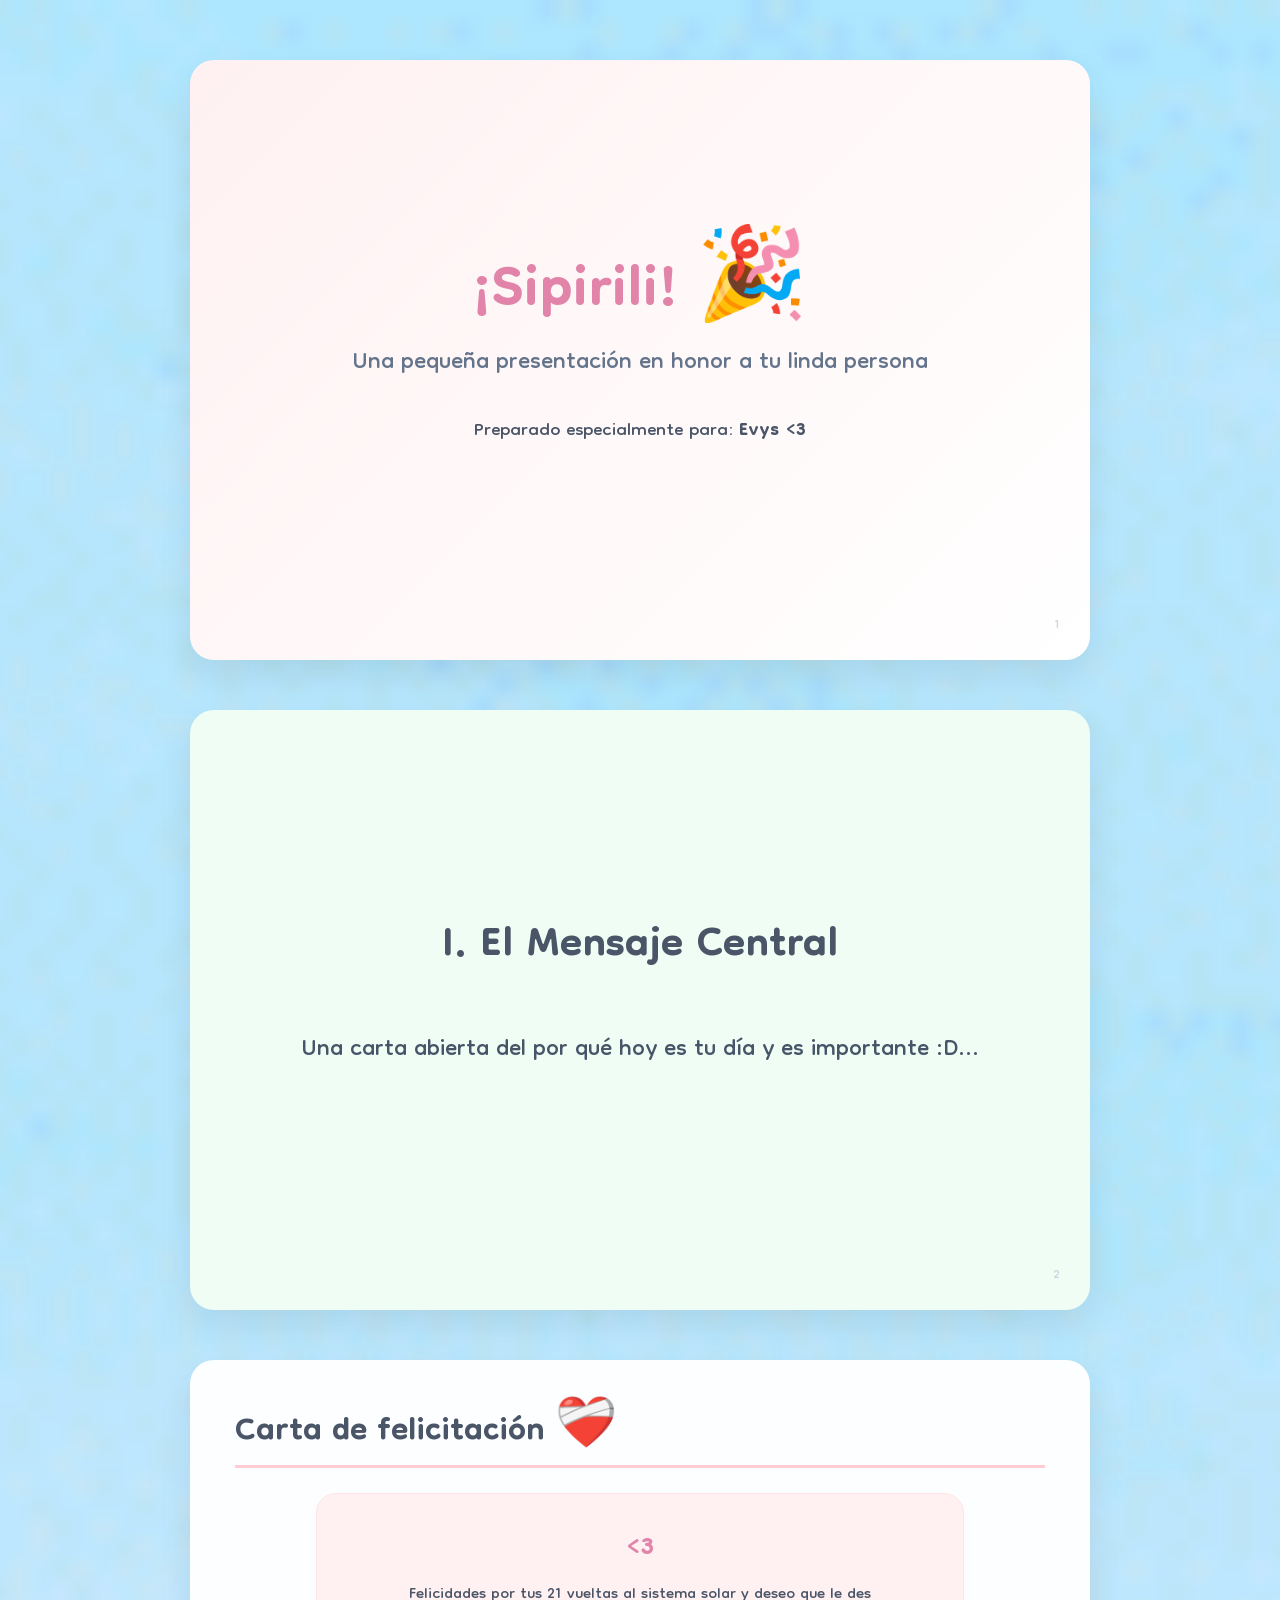
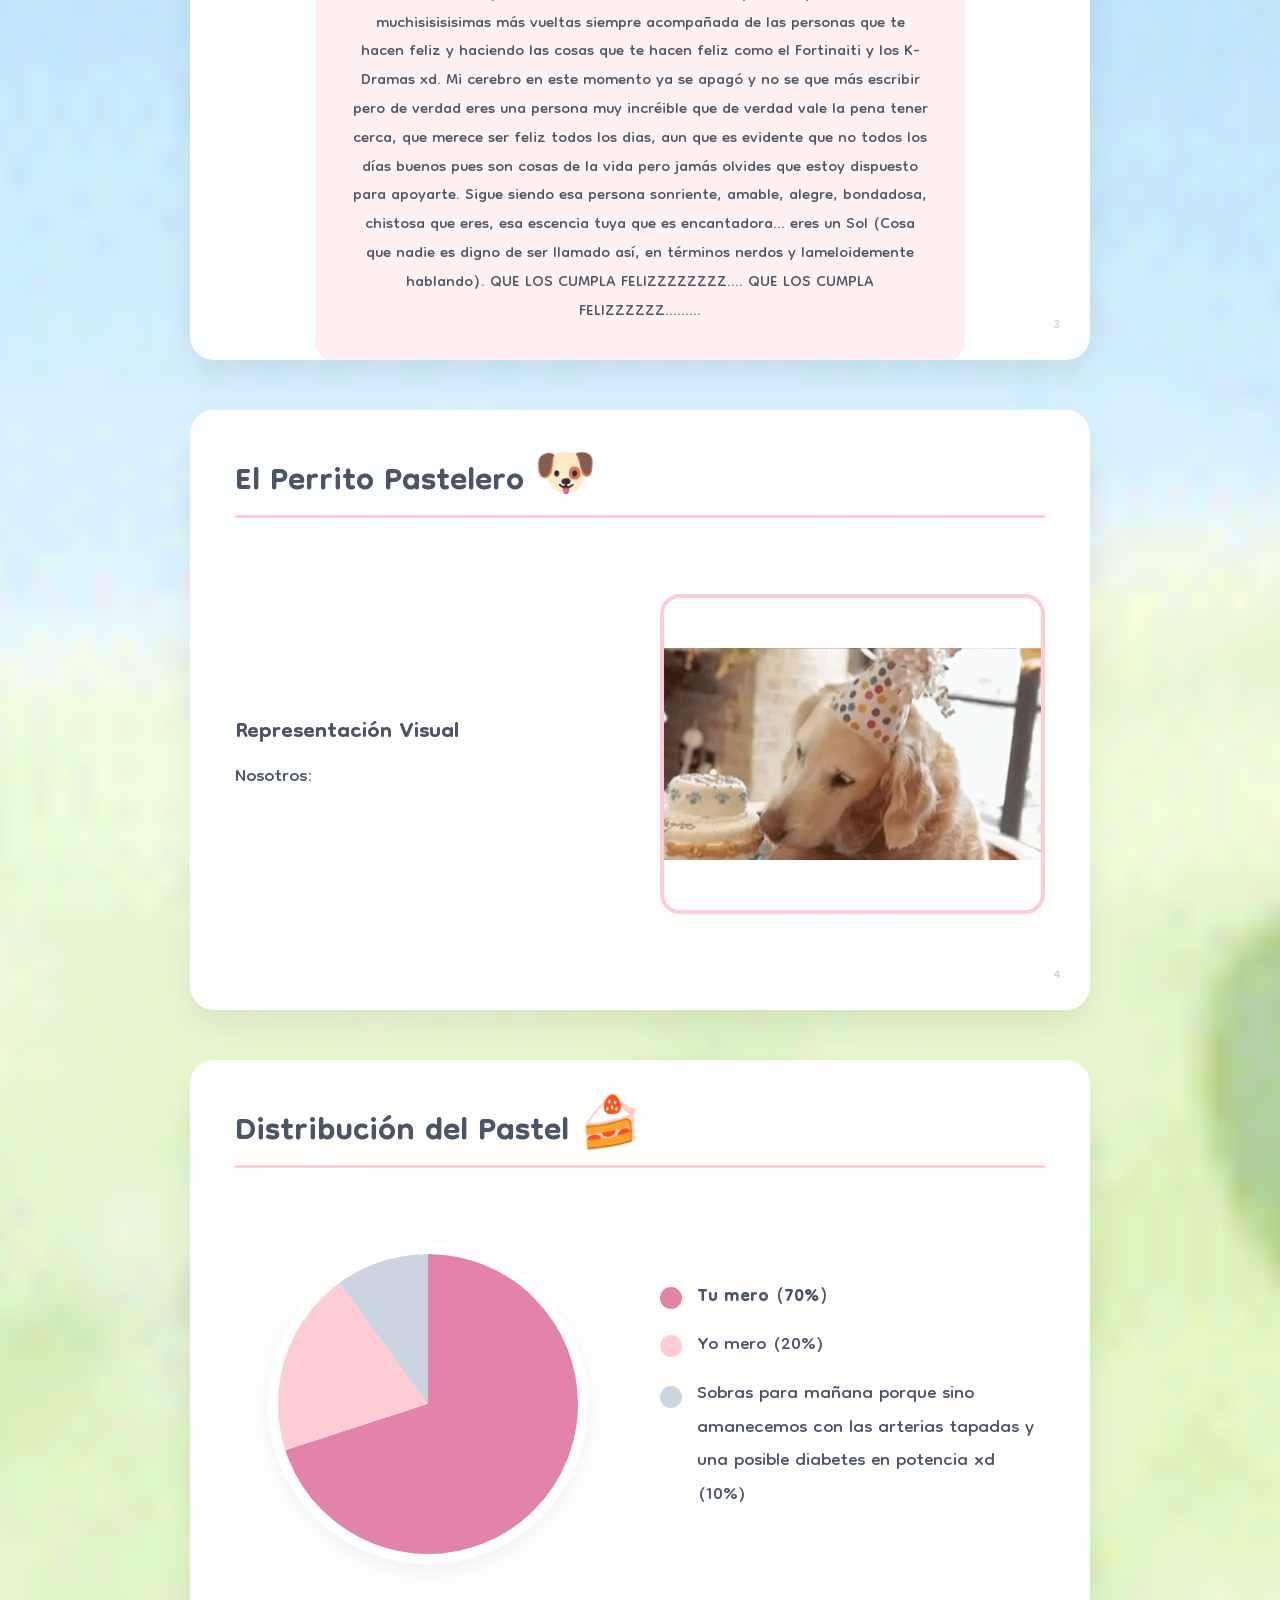
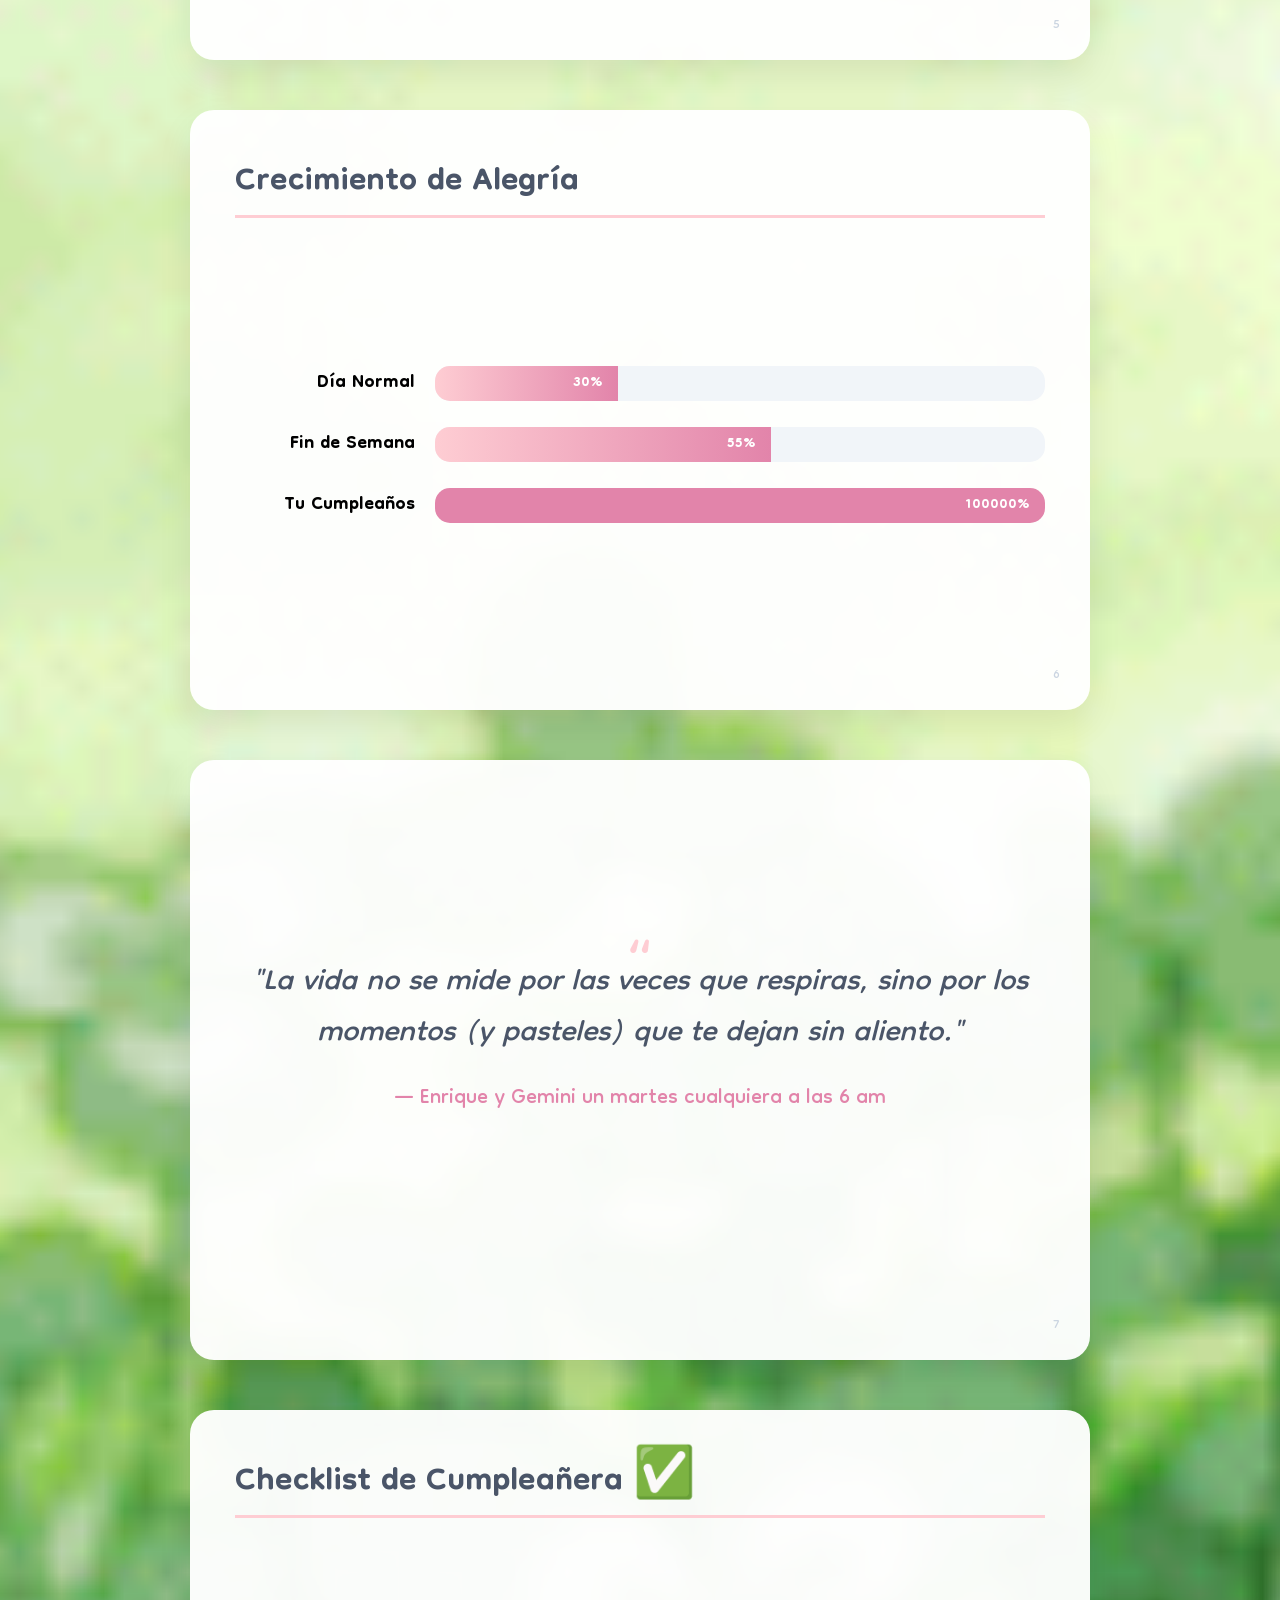
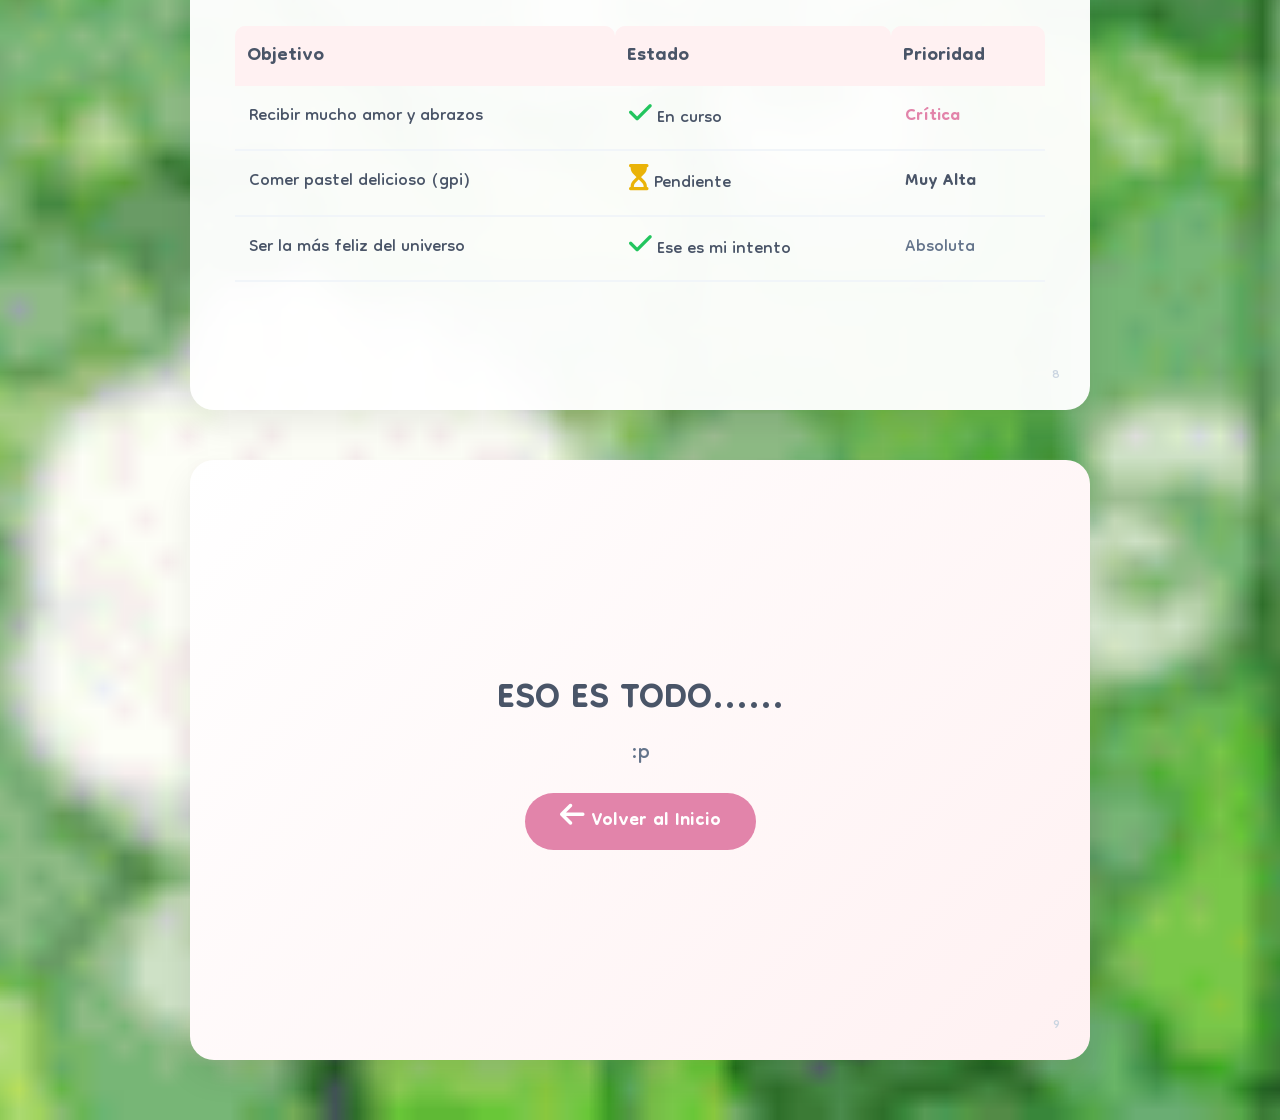
==== success.html @ 955a3a5f "Actualizar success.html" ====
<!DOCTYPE html>
<html lang="es">
<head>
    <meta charset="UTF-8">
    <meta name="viewport" content="width=device-width, initial-scale=1.0">
    <title>¡Sipirili! 🎉 - Felices 21 Evys!!!</title>
    <link rel="preconnect" href="https://fonts.googleapis.com">
    <link rel="preconnect" href="https://fonts.gstatic.com" crossorigin>
    <link href="https://fonts.googleapis.com/css2?family=Dongle:wght@400;700&display=swap" rel="stylesheet">
    <link rel="stylesheet" href="https://cdnjs.cloudflare.com/ajax/libs/font-awesome/6.5.1/css/all.min.css">

    <style>

        * { box-sizing: border-box; }
        body {
            background-color: #CBFBF1; /* El mismo color pastel de tu fondo principal */
            background-image: url('datagrafic/fondo.gif'); /* Mismo fondo de prado y nubes */
            background-size: cover;
            background-position: center;
            background-repeat: no-repeat;
            display: grid;
            grid-template-columns: 1fr;
            gap: 50px; /* Espacio vertical entre diapositivas */
            place-items: center;
            margin: 0;
            padding: 60px 0;
            font-family: "Dongle", sans-serif;
        }

        .slide-container {
            background-color: rgba(255, 255, 255, 0.96); /* Tarjeta blanca flotante */
            border-radius: 24px;
            box-shadow: 0 15px 35px rgba(0, 0, 0, 0.08);
            display: flex;
            flex-direction: column;
            height: 600px; /* Proporción ideal de slide */
            width: 900px;
            padding: 45px;
            justify-content: flex-start;
            overflow: hidden;
            position: relative;
            box-sizing: border-box;
        }

        /* TIPOGRAFÍAS CORREGIDAS (DONGLE) */
        h1, h2, h3, .slide-title {
            color: #4a5568;
            margin: 0;
            font-weight: 700;
            line-height: 1.1;
        }

        p, li, td, th {
            font-size: 28px; /* Ajustado porque la fuente Dongle es delgada */
            line-height: 1.2;
            color: #4a5568;
        }

        .slide-title {
            font-size: 50px;
            margin-bottom: 25px;
            border-bottom: 3px solid #fecdd3; /* Línea rosa pastel */
            padding-bottom: 5px;
            width: 100%;
        }

        .content-area {
            display: flex;
            flex-direction: column;
            flex-grow: 1;
            justify-content: center;
            align-items: center;
            width: 100%;
        }

        .two-column {
            display: grid;
            grid-template-columns: 1fr 1fr;
            gap: 40px;
            width: 100%;
            align-items: center;
        }

        /* ESTILO DE LA CARTA CENTRADA */
        .single-letter-card {
            background-color: #fff1f2; /* Tono rosa/fresa pastel muy suave */
            border-radius: 20px;
            padding: 35px;
            border: 1px solid #ffe4e6;
            width: 80%; /* Ancho estilizado para que quede centrada */
            text-align: center;
            box-shadow: 0 5px 15px rgba(0,0,0,0.02);
        }

        /* BOTÓN VOLVER */
        .btn-volver {
            background-color: #e284aa;
            color: white;
            padding: 8px 35px;
            font-size: 28px;
            border-radius: 50px;
            text-decoration: none;
            font-weight: 700;
            display: inline-block;
            margin-top: 20px;
            transition: all 0.2s ease;
        }
        .btn-volver:hover { 
            background-color: #d16f95;
            transform: scale(1.05); 
        }

        /* GRÁFICOS Y TABLAS PASTEL */
        .chart-container { width: 100%; }
        .bar { display: flex; align-items: center; gap: 20px; margin-bottom: 20px; }
        .bar-label { width: 180px; text-align: right; font-weight: 700; font-size: 28px; }
        .bar-track { background: #f1f5f9; flex-grow: 1; height: 35px; border-radius: 15px; overflow: hidden; }
        .bar-fill { height: 100%; background: linear-gradient(90deg, #fecdd3, #e284aa); color: white; display: flex; align-items: center; justify-content: flex-end; padding-right: 15px; font-weight: 700; font-size: 22px; }

        table { width: 100%; border-collapse: collapse; }
        th { background: #fff1f2; padding: 12px; text-align: left; font-size: 30px; border-radius: 10px 10px 0 0; }
        td { padding: 14px; border-bottom: 2px solid #f1f5f9; font-size: 26px; }

        /* NÚMERO DE DIAPOSITIVA (Para look ejecutivo de esquina) */
        .slide-number {
            position: absolute;
            bottom: 20px;
            right: 30px;
            font-size: 20px;
            color: #cbd5e1;
        }
    </style>
</head>
<body>

<div class="slide-container" style="background: linear-gradient(135deg, #fff1f2 0%, #ffffff 100%);">
    <div class="content-area">
        <h1 style="font-size: 90px; color: #e284aa;">¡Sipirili! 🎉</h1>
        <p style="font-size: 36px; color: #64748b; margin: 0;">Una pequeña presentación en honor a tu linda persona</p>
        <p style="margin-top: 30px; font-size: 28px;">Preparado especialmente para: <strong>Evys <3</strong></p>
    </div>
    <div class="slide-number">1</div>
</div>

<div class="slide-container" style="background-color: #f0fdf4;">
    <div class="content-area">
        <h2 style="font-size: 65px; margin-bottom: 10px;">I. El Mensaje Central</h2>
        <p style="font-size: 36px; max-width: 750px; text-align: center; color: #475569;">
            Una carta abierta del por qué hoy es tu día y es importante :D...
        </p>
    </div>
    <div class="slide-number">2</div>
</div>

<div class="slide-container">
    <h2 class="slide-title">Carta de felicitación ❤️‍🩹</h2>
    <div class="content-area">
        <div class="single-letter-card">
            <h3 style="font-size: 38px; color: #e284aa; margin-bottom: 10px;"><3</h3>
            
            <p style="margin: 0; font-size: 24px;">
                Felicidades por tus 21 vueltas al sistema solar y deseo que le des muchisisisisimas más vueltas siempre acompañada de las personas que te hacen feliz y haciendo las cosas que te hacen feliz como el Fortinaiti y los K-Dramas xd. Mi cerebro en este momento ya se apagó y no se que más escribir pero de verdad eres una persona muy incréible que de verdad vale la pena tener cerca, que merece ser feliz todos los dias, aun que es evidente que no todos los días buenos pues son cosas de la vida pero jamás olvides que estoy dispuesto para apoyarte. Sigue siendo esa persona sonriente, amable, alegre, bondadosa, chistosa que eres, esa escencia tuya que es encantadora... eres un Sol (Cosa que nadie es digno de ser llamado así, en términos nerdos y lameloidemente hablando). QUE LOS CUMPLA FELIZZZZZZZZ.... QUE LOS CUMPLA FELIZZZZZZ.........
            </p>
        </div>
    </div>
    <div class="slide-number">3</div>
</div>

<div class="slide-container">
    <h2 class="slide-title">El Perrito Pastelero 🐶</h2>
    <div class="content-area">
        <div class="two-column">
            <div>
                <h3 style="font-size: 34px; margin-bottom: 10px;">Representación Visual</h3>
                <p style="margin: 0;">
                    Nosotros:
                </p>
            </div>
            <div style="border: 4px solid #fecdd3; border-radius: 20px; overflow: hidden; height: 320px; display: flex; justify-content: center; align-items: center; background: white;">
                <img src="datagrafic/pastelpastel.gif" alt="Perrito con pastel" style="max-width: 100%; max-height: 100%; object-fit: contain;">
            </div>
        </div>
    </div>
    <div class="slide-number">4</div>
</div>

<div class="slide-container">
    <h2 class="slide-title">Distribución del Pastel 🍰</h2>
    <div class="content-area">
        <div class="two-column">
            <div style="justify-self: center; width: 320px; height: 320px; border-radius: 50%; background: conic-gradient(#e284aa 0% 70%, #fecdd3 70% 90%, #cbd5e1 90% 100%); border: 10px solid #fff; box-shadow: 0 8px 20px rgba(0,0,0,0.05);"></div>
            
            <ul style="list-style: none; padding: 0; margin: 0;">
                <li style="margin-bottom: 15px; display: flex; align-items: center;"><span style="display: inline-block; width: 22px; height: 22px; background: #e284aa; border-radius: 50%; margin-right: 15px; flex-shrink: 0;"></span> <p style="margin:0;"><strong>Tu mero (70%)</strong></p></li>
                <li style="margin-bottom: 15px; display: flex; align-items: center;"><span style="display: inline-block; width: 22px; height: 22px; background: #fecdd3; border-radius: 50%; margin-right: 15px; flex-shrink: 0;"></span> <p style="margin:0;">Yo mero (20%)</p></li>
                <li style="margin-bottom: 15px; display: flex; align-items: start;"><span style="display: inline-block; width: 22px; height: 22px; background: #cbd5e1; border-radius: 50%; margin-right: 15px; margin-top: 8px; flex-shrink: 0;"></span> <p style="margin:0;">Sobras para mañana porque sino amanecemos con las arterias tapadas y una posible diabetes en potencia xd (10%)</p></li>
            </ul>
        </div>
    </div>
    <div class="slide-number">5</div>
</div>

<div class="slide-container">
    <h2 class="slide-title">Crecimiento de Alegría </h2>
    <div class="content-area">
        <div class="chart-container">
            <div class="bar">
                <div class="bar-label">Día Normal</div>
                <div class="bar-track"><div class="bar-fill" style="width: 30%;">30%</div></div>
            </div>
            <div class="bar">
                <div class="bar-label">Fin de Semana</div>
                <div class="bar-track"><div class="bar-fill" style="width: 55%;">55%</div></div>
            </div>
            <div class="bar">
                <div class="bar-label">Tu Cumpleaños</div>
                <div class="bar-track"><div class="bar-fill" style="width: 100%; background: #e284aa;">100000%</div></div>
            </div>
        </div>
        </div>
    <div class="slide-number">6</div>
</div>

<div class="slide-container">
    <div class="content-area">
        <div style="font-size: 90px; color: #fecdd3; line-height: 0; margin-bottom: -10px;">“</div>
        <h2 style="font-size: 46px; text-align: center; font-style: italic; max-width: 800px; font-weight: 400;">
            "La vida no se mide por las veces que respiras, sino por los momentos (y pasteles) que te dejan sin aliento."
        </h2>
        <p style="font-size: 32px; margin-top: 20px; color: #e284aa;">— Enrique y Gemini un martes  cualquiera a las 6 am</p>
    </div>
    <div class="slide-number">7</div>
</div>

<div class="slide-container">
    <h2 class="slide-title">Checklist de Cumpleañera ✅</h2>
    <div class="content-area">
        <table style="width: 100%;">
            <thead>
                <tr>
                    <th style="color: #4a5568;">Objetivo</th>
                    <th style="color: #4a5568;">Estado</th>
                    <th style="color: #4a5568;">Prioridad</th>
                </tr>
            </thead>
            <tbody>
                <tr>
                    <td>Recibir mucho amor y abrazos</td>
                    <td><i class="fa-solid fa-check" style="color: #22c55e;"></i> En curso</td>
                    <td style="color: #e284aa; font-weight: 700;">Crítica</td>
                </tr>
                <tr>
                    <td>Comer pastel delicioso (gpi)</td>
                    <td><i class="fa-solid fa-hourglass-start" style="color: #eab308;"></i> Pendiente</td>
                    <td style="font-weight: 700;">Muy Alta</td>
                </tr>
                <tr>
                    <td>Ser la más feliz del universo</td>
                    <td><i class="fa-solid fa-check" style="color: #22c55e;"></i> Ese es mi intento</td>
                    <td style="color: #64748b;">Absoluta</td>
                </tr>
            </tbody>
        </table>
    </div>
    <div class="slide-number">8</div>
</div>

<div class="slide-container" style="background: linear-gradient(135deg, #ffffff 0%, #fff1f2 100%);">
    <div class="content-area">
        <h2 style="font-size: 55px; text-align: center; margin-bottom: 5px;">ESO ES TODO......</h2>
        <p style="font-size: 32px; color: #64748b; margin: 0;">:p</p>
        
        <a href="index.html" class="btn-volver">
            <i class="fa-solid fa-arrow-left"></i> Volver al Inicio
        </a>
    </div>
    <div class="slide-number">9</div>
</div>

</body>
</html>
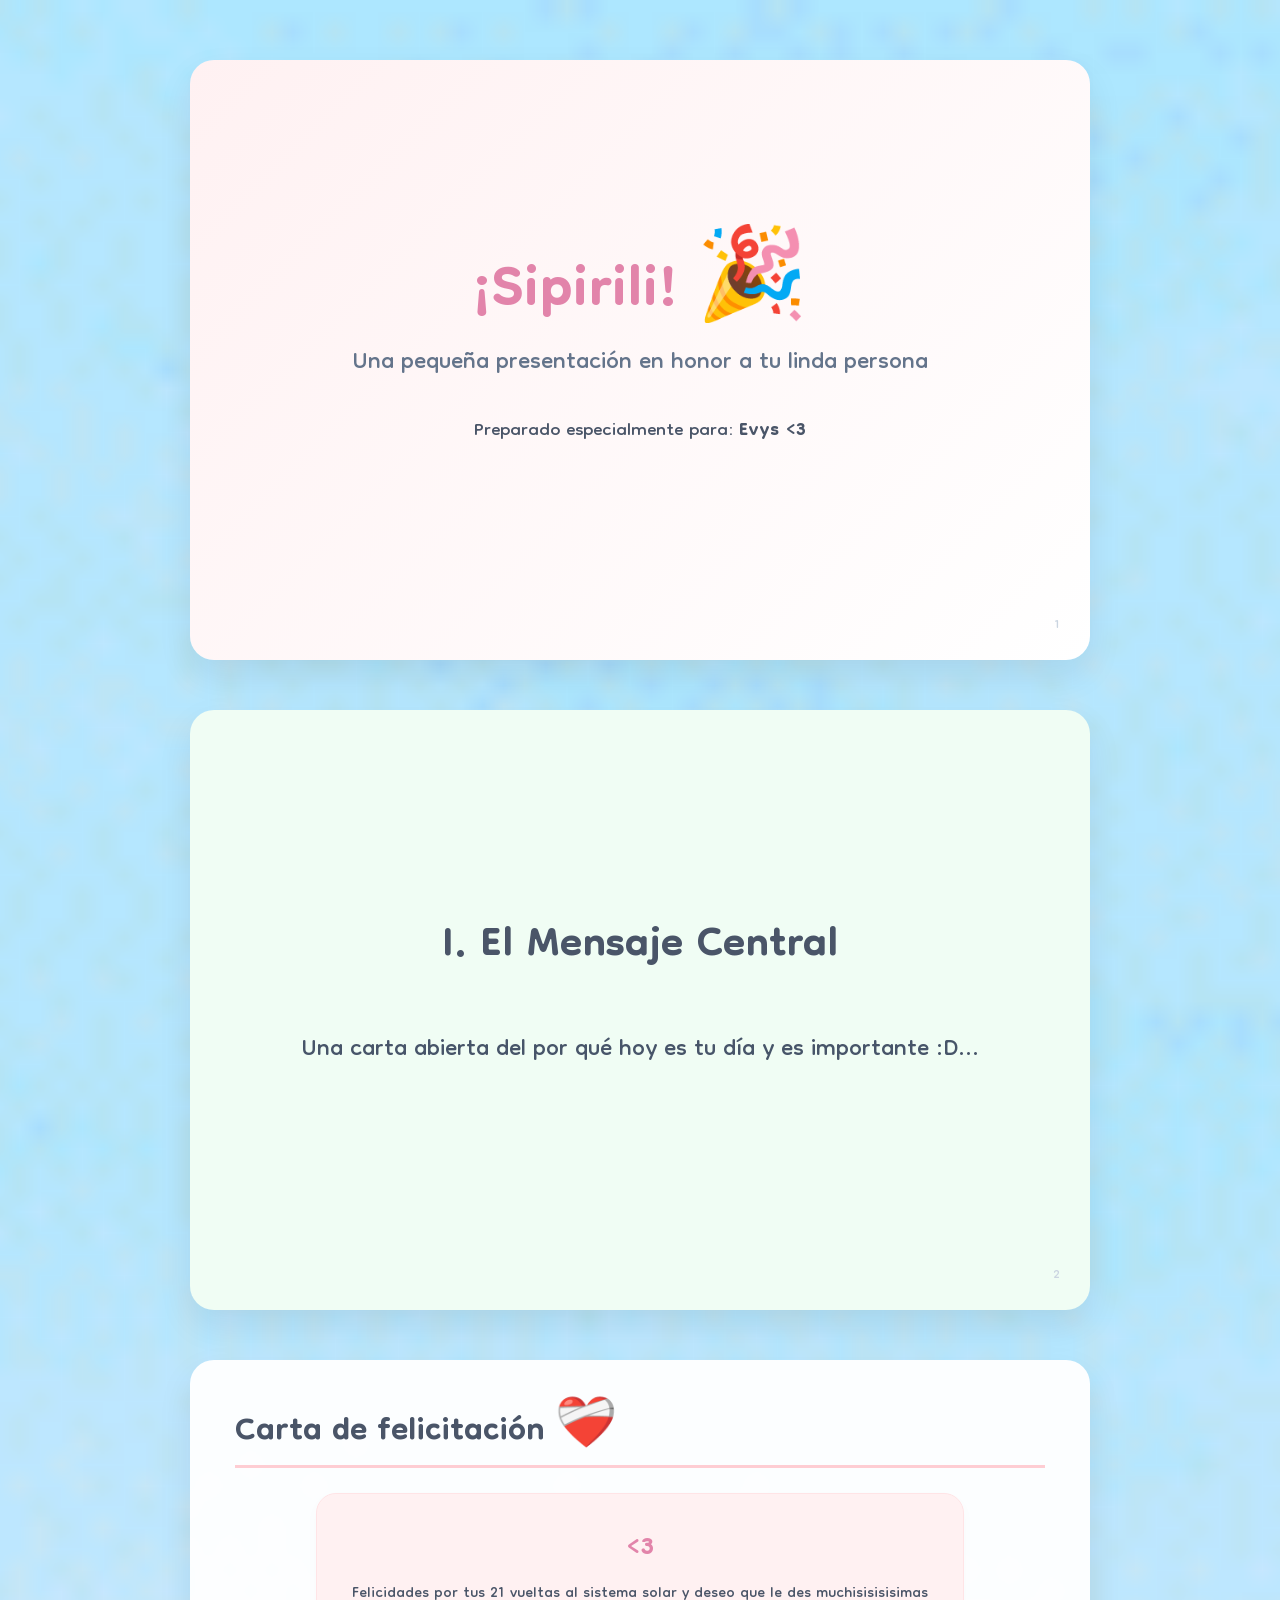
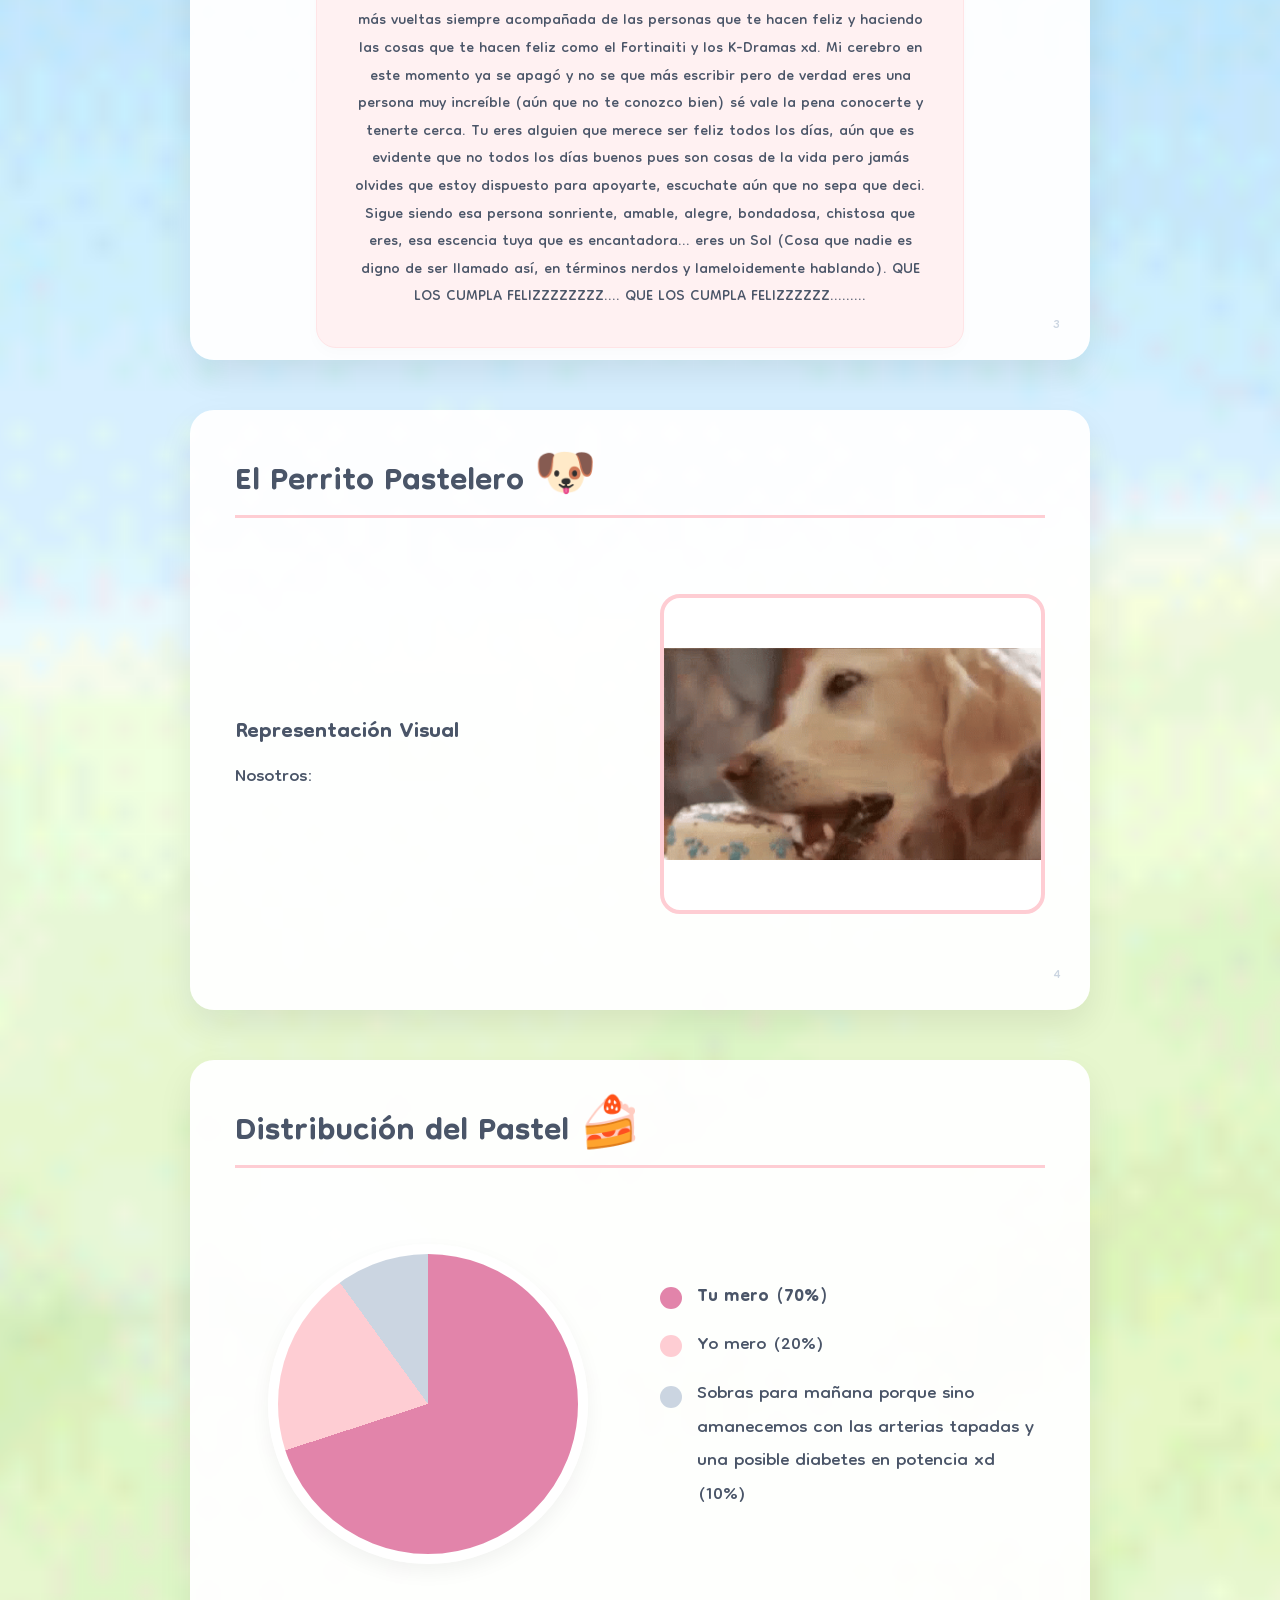
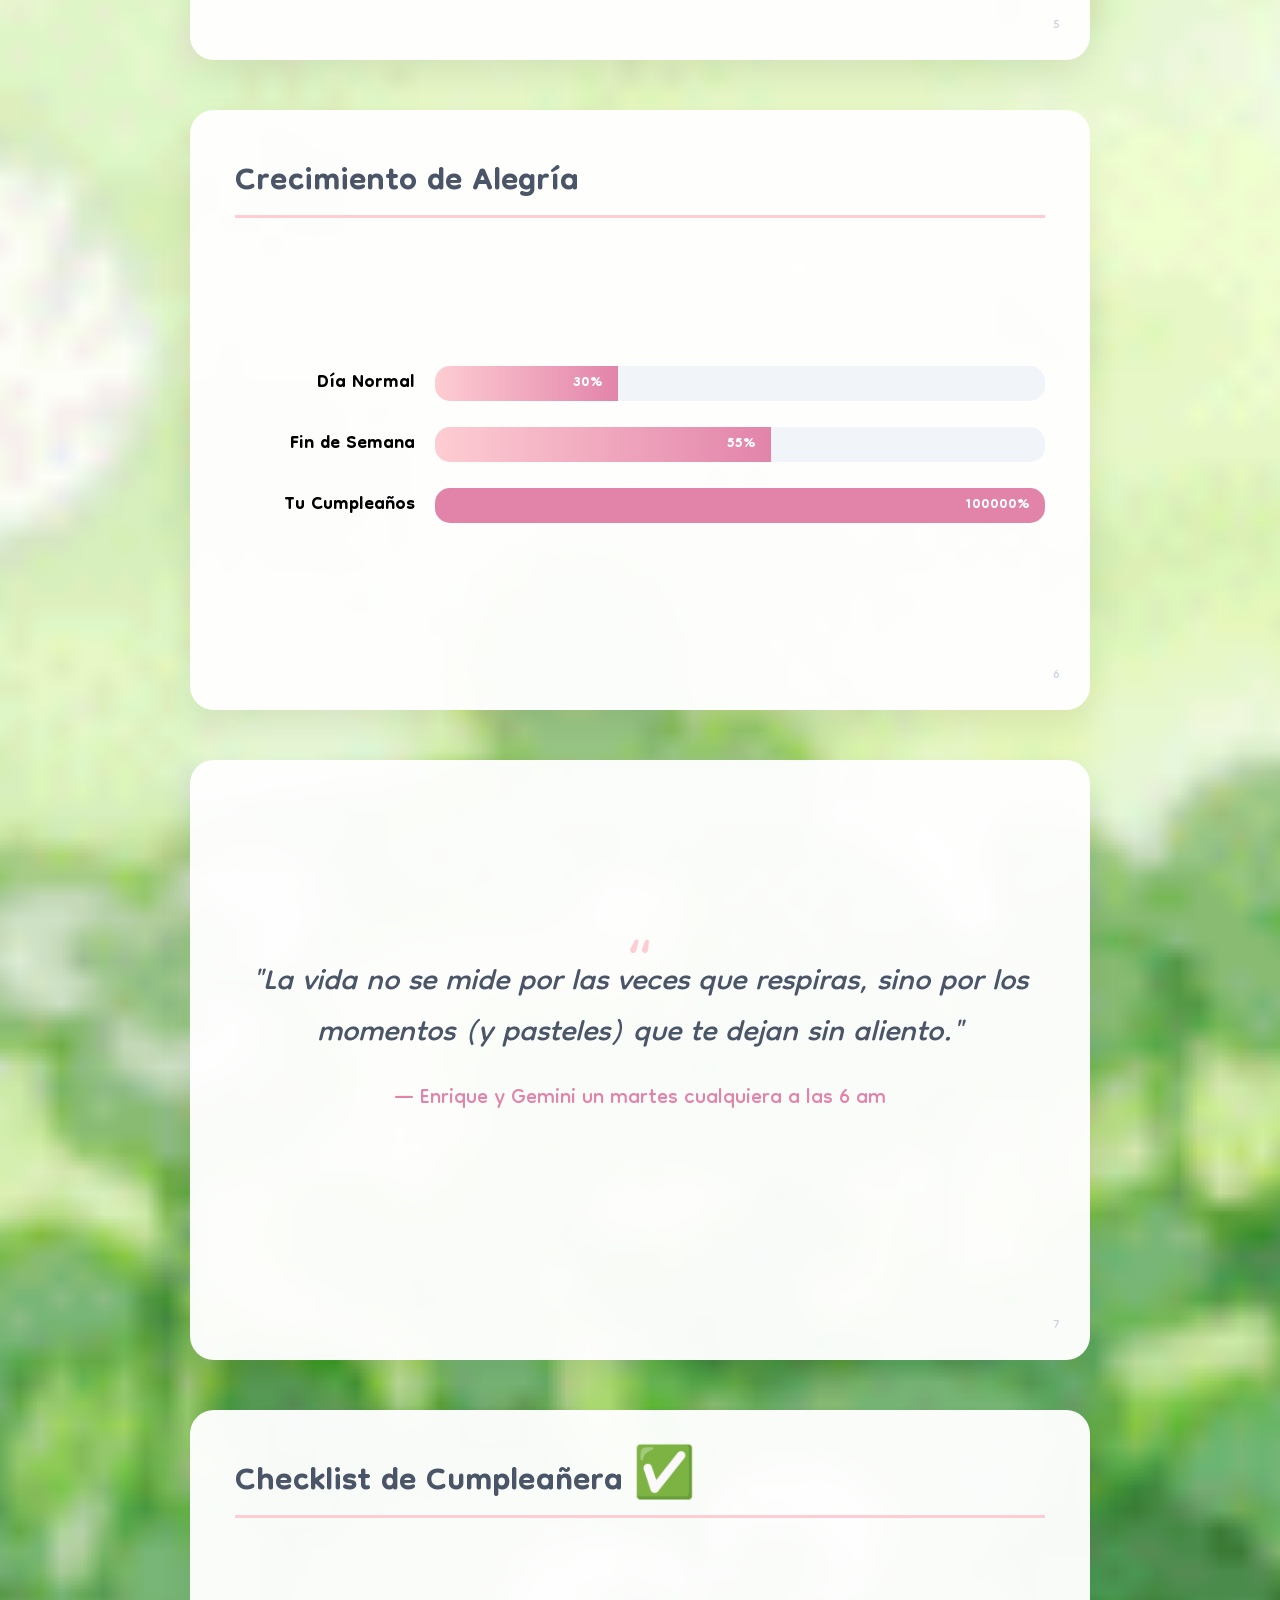
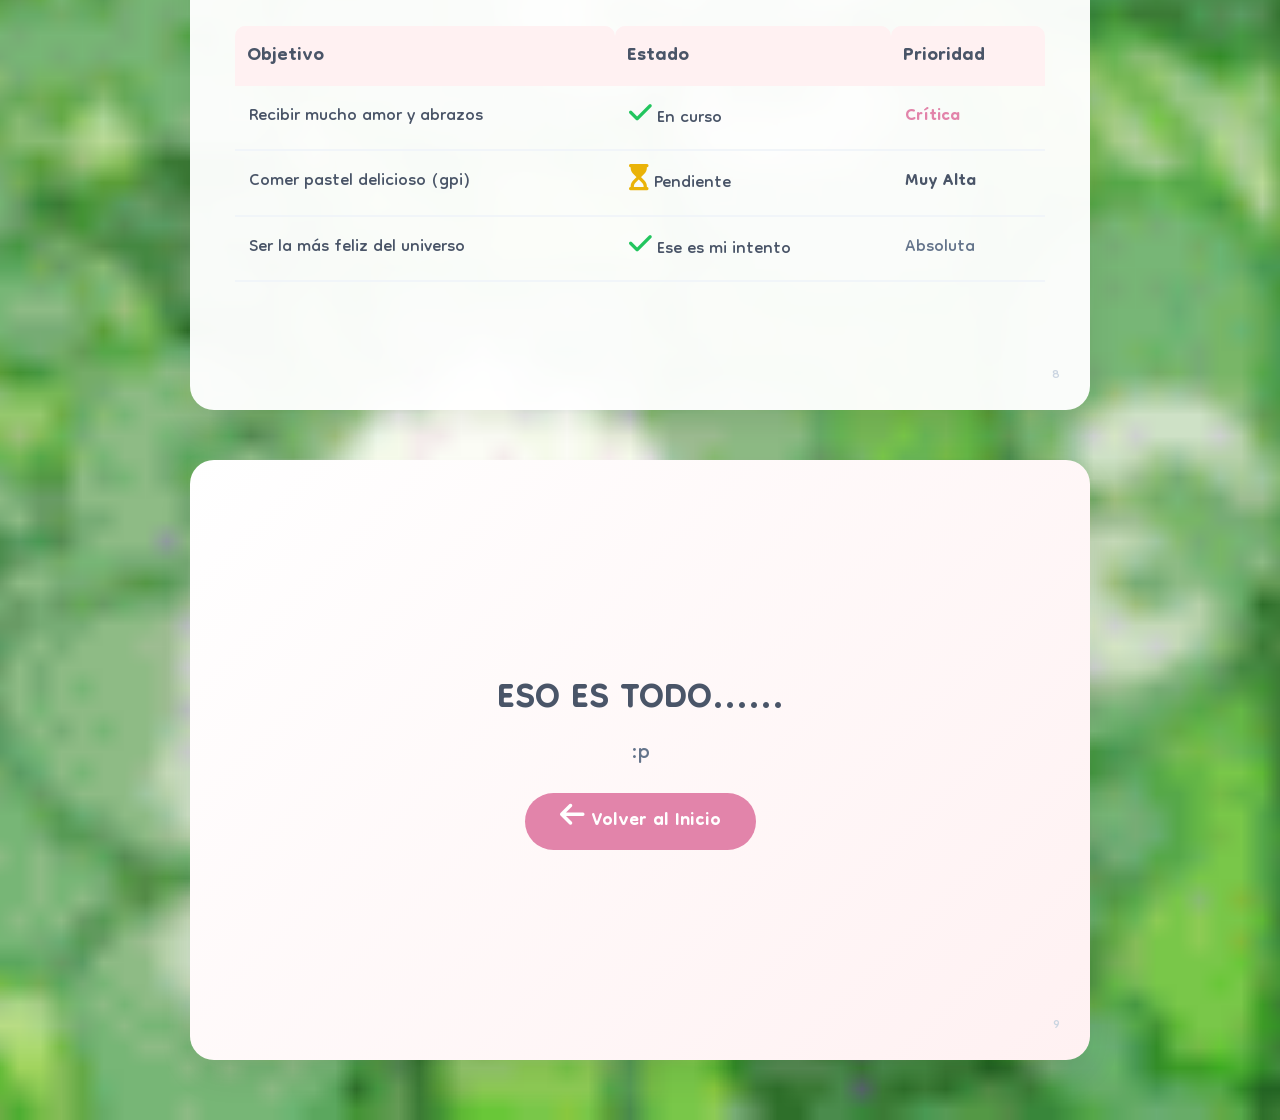
==== commit 51b4a699: "Actualizar success.html" ====
--- a/success.html
+++ b/success.html
@@ -158,8 +158,8 @@
         <div class="single-letter-card">
             <h3 style="font-size: 38px; color: #e284aa; margin-bottom: 10px;"><3</h3>
             
-            <p style="margin: 0; font-size: 24px;">
-                Felicidades por tus 21 vueltas al sistema solar y deseo que le des muchisisisisimas más vueltas siempre acompañada de las personas que te hacen feliz y haciendo las cosas que te hacen feliz como el Fortinaiti y los K-Dramas xd. Mi cerebro en este momento ya se apagó y no se que más escribir pero de verdad eres una persona muy incréible que de verdad vale la pena tener cerca, que merece ser feliz todos los dias, aun que es evidente que no todos los días buenos pues son cosas de la vida pero jamás olvides que estoy dispuesto para apoyarte. Sigue siendo esa persona sonriente, amable, alegre, bondadosa, chistosa que eres, esa escencia tuya que es encantadora... eres un Sol (Cosa que nadie es digno de ser llamado así, en términos nerdos y lameloidemente hablando). QUE LOS CUMPLA FELIZZZZZZZZ.... QUE LOS CUMPLA FELIZZZZZZ.........
+            <p style="margin: 0; font-size: 23px;">
+                Felicidades por tus 21 vueltas al sistema solar y deseo que le des muchisisisisimas más vueltas siempre acompañada de las personas que te hacen feliz y haciendo las cosas que te hacen feliz como el Fortinaiti y los K-Dramas xd. Mi cerebro en este momento ya se apagó y no se que más escribir pero de verdad eres una persona muy increíble (aún que no te conozco bien) sé vale la pena conocerte y tenerte cerca. Tu eres alguien que merece ser feliz todos los días, aún que es evidente que no todos los días buenos pues son cosas de la vida pero jamás olvides que estoy dispuesto para apoyarte, escuchate aún que no sepa que deci. Sigue siendo esa persona sonriente, amable, alegre, bondadosa, chistosa que eres, esa escencia tuya que es encantadora... eres un Sol (Cosa que nadie es digno de ser llamado así, en términos nerdos y lameloidemente hablando). QUE LOS CUMPLA FELIZZZZZZZZ.... QUE LOS CUMPLA FELIZZZZZZ.........
             </p>
         </div>
     </div>
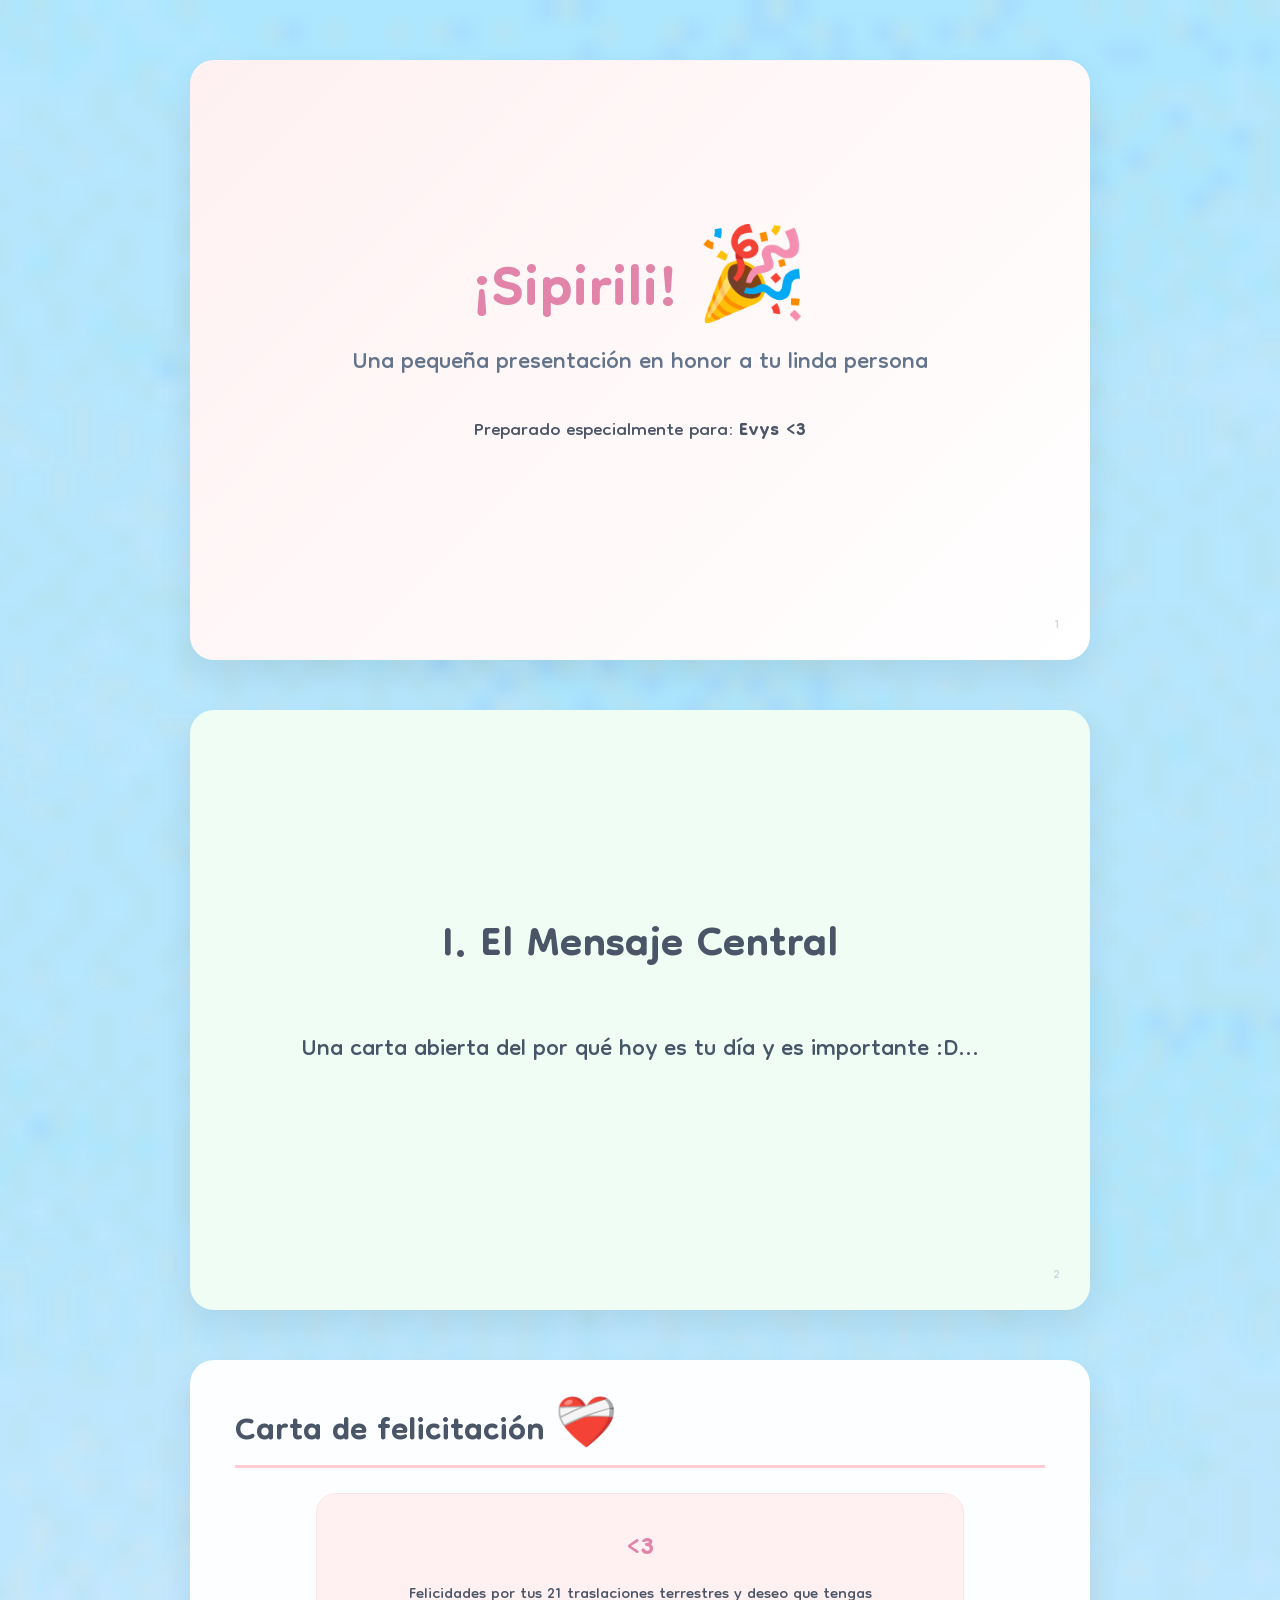
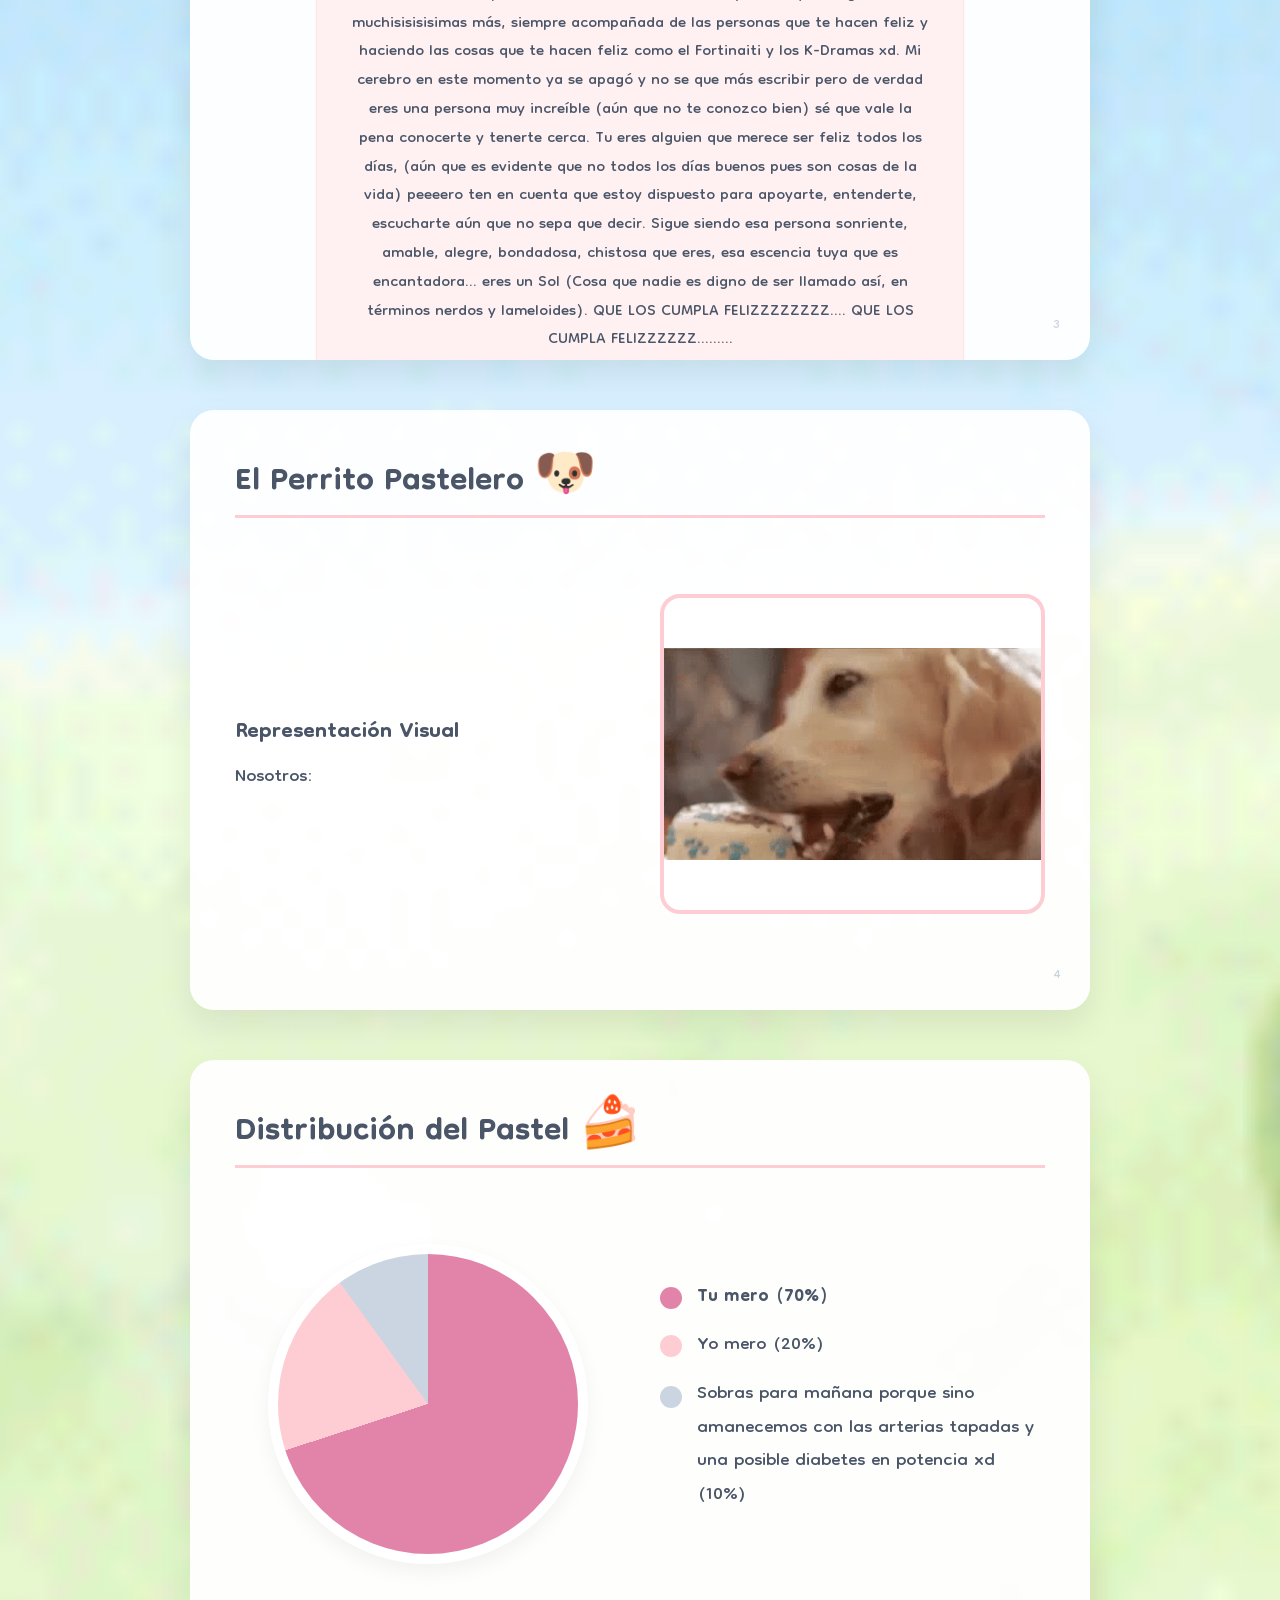
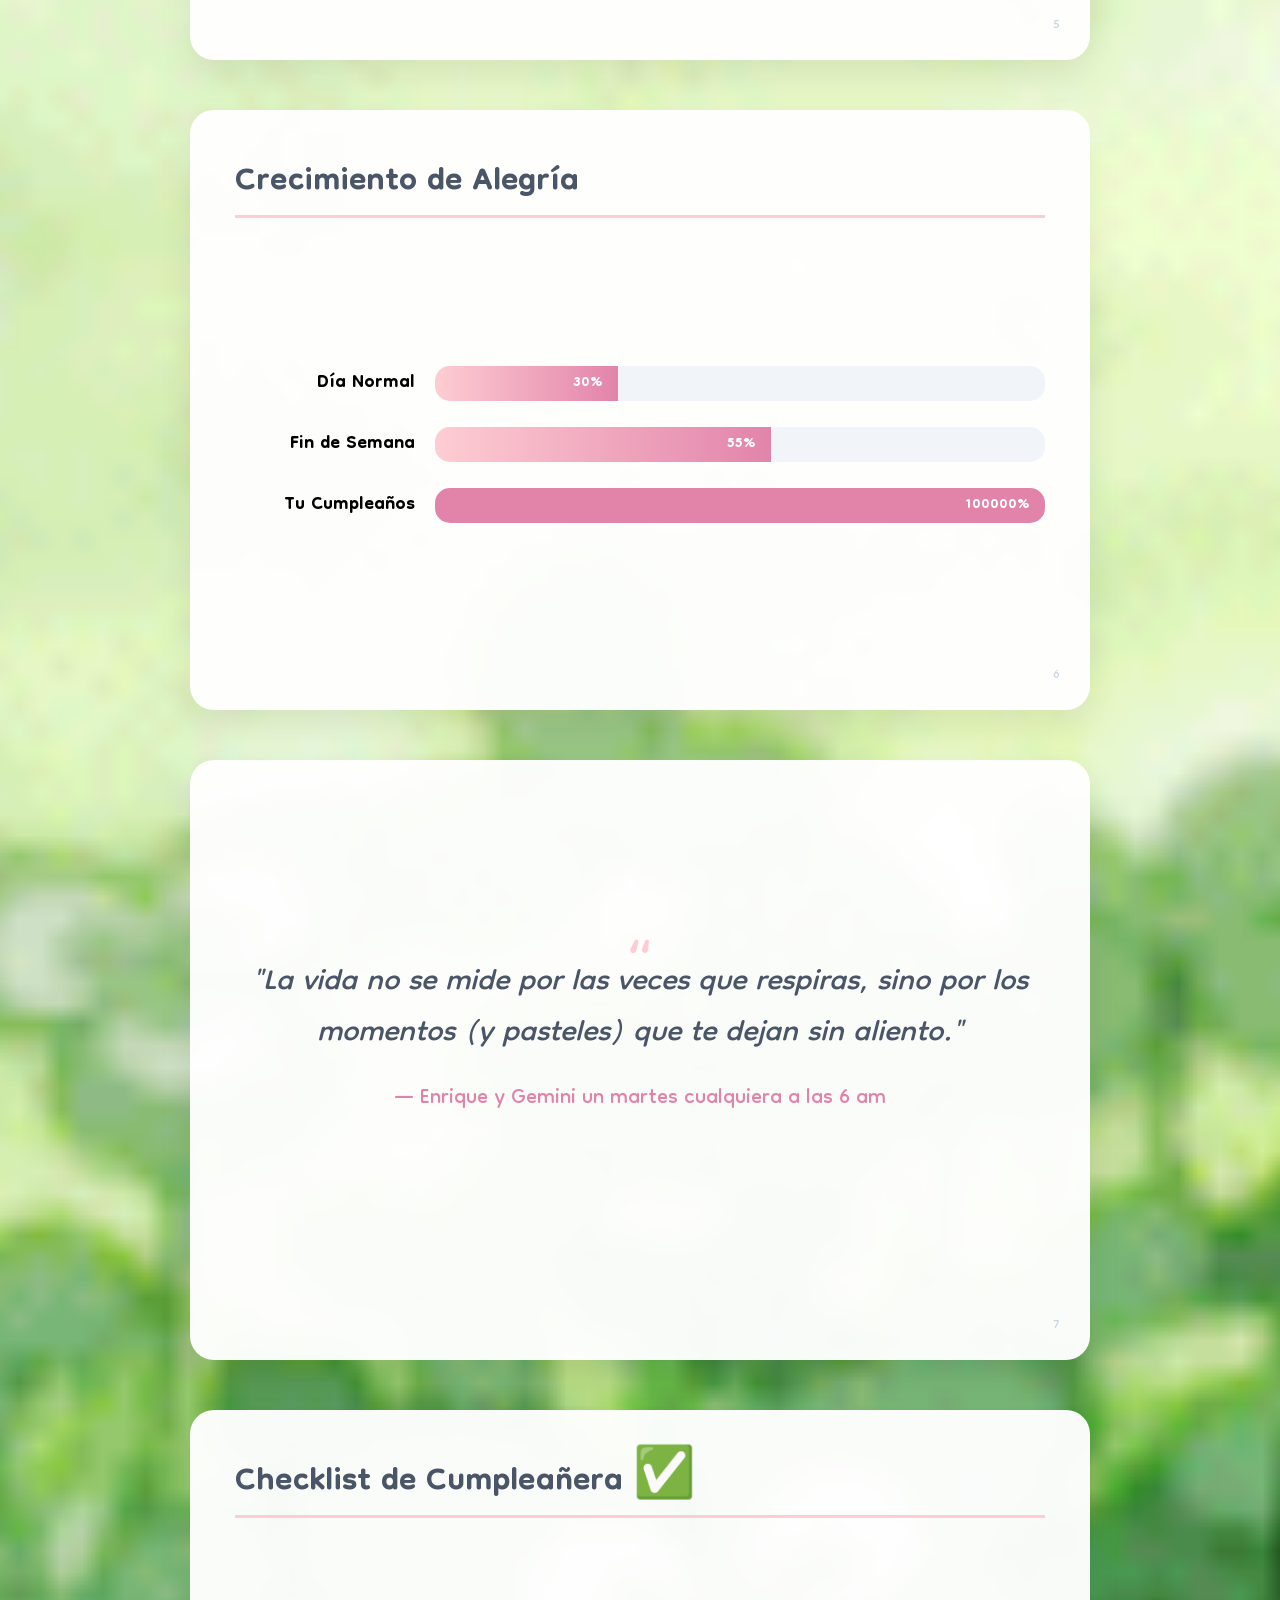
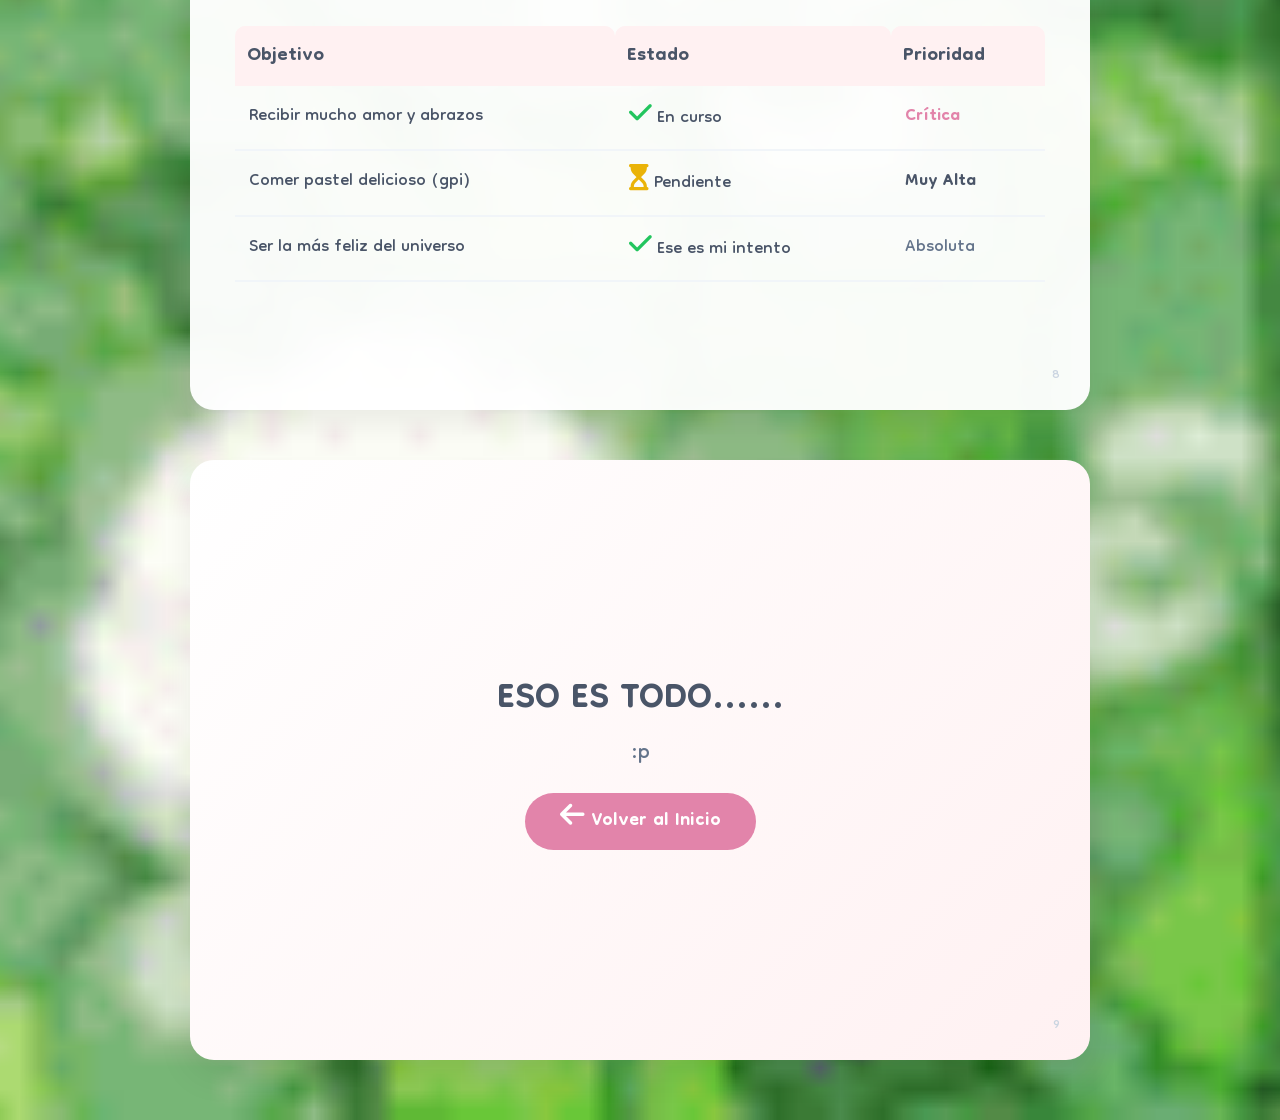
==== commit bcfcb0a0: "Actualizar success.html" ====
--- a/success.html
+++ b/success.html
@@ -158,8 +158,8 @@
         <div class="single-letter-card">
             <h3 style="font-size: 38px; color: #e284aa; margin-bottom: 10px;"><3</h3>
             
-            <p style="margin: 0; font-size: 23px;">
-                Felicidades por tus 21 vueltas al sistema solar y deseo que le des muchisisisisimas más vueltas siempre acompañada de las personas que te hacen feliz y haciendo las cosas que te hacen feliz como el Fortinaiti y los K-Dramas xd. Mi cerebro en este momento ya se apagó y no se que más escribir pero de verdad eres una persona muy increíble (aún que no te conozco bien) sé vale la pena conocerte y tenerte cerca. Tu eres alguien que merece ser feliz todos los días, aún que es evidente que no todos los días buenos pues son cosas de la vida pero jamás olvides que estoy dispuesto para apoyarte, escuchate aún que no sepa que deci. Sigue siendo esa persona sonriente, amable, alegre, bondadosa, chistosa que eres, esa escencia tuya que es encantadora... eres un Sol (Cosa que nadie es digno de ser llamado así, en términos nerdos y lameloidemente hablando). QUE LOS CUMPLA FELIZZZZZZZZ.... QUE LOS CUMPLA FELIZZZZZZ.........
+            <p style="margin: 0; font-size: 24px;">
+                Felicidades por tus 21 traslaciones terrestres y deseo que tengas muchisisisisimas más, siempre acompañada de las personas que te hacen feliz y haciendo las cosas que te hacen feliz como el Fortinaiti y los K-Dramas xd. Mi cerebro en este momento ya se apagó y no se que más escribir pero de verdad eres una persona muy increíble (aún que no te conozco bien) sé que vale la pena conocerte y tenerte cerca. Tu eres alguien que merece ser feliz todos los días, (aún que es evidente que no todos los días buenos pues son cosas de la vida) peeeero ten en cuenta que estoy dispuesto para apoyarte, entenderte, escucharte aún que no sepa que decir. Sigue siendo esa persona sonriente, amable, alegre, bondadosa, chistosa que eres, esa escencia tuya que es encantadora... eres un Sol (Cosa que nadie es digno de ser llamado así, en términos nerdos y lameloides). QUE LOS CUMPLA FELIZZZZZZZZ.... QUE LOS CUMPLA FELIZZZZZZ.........
             </p>
         </div>
     </div>
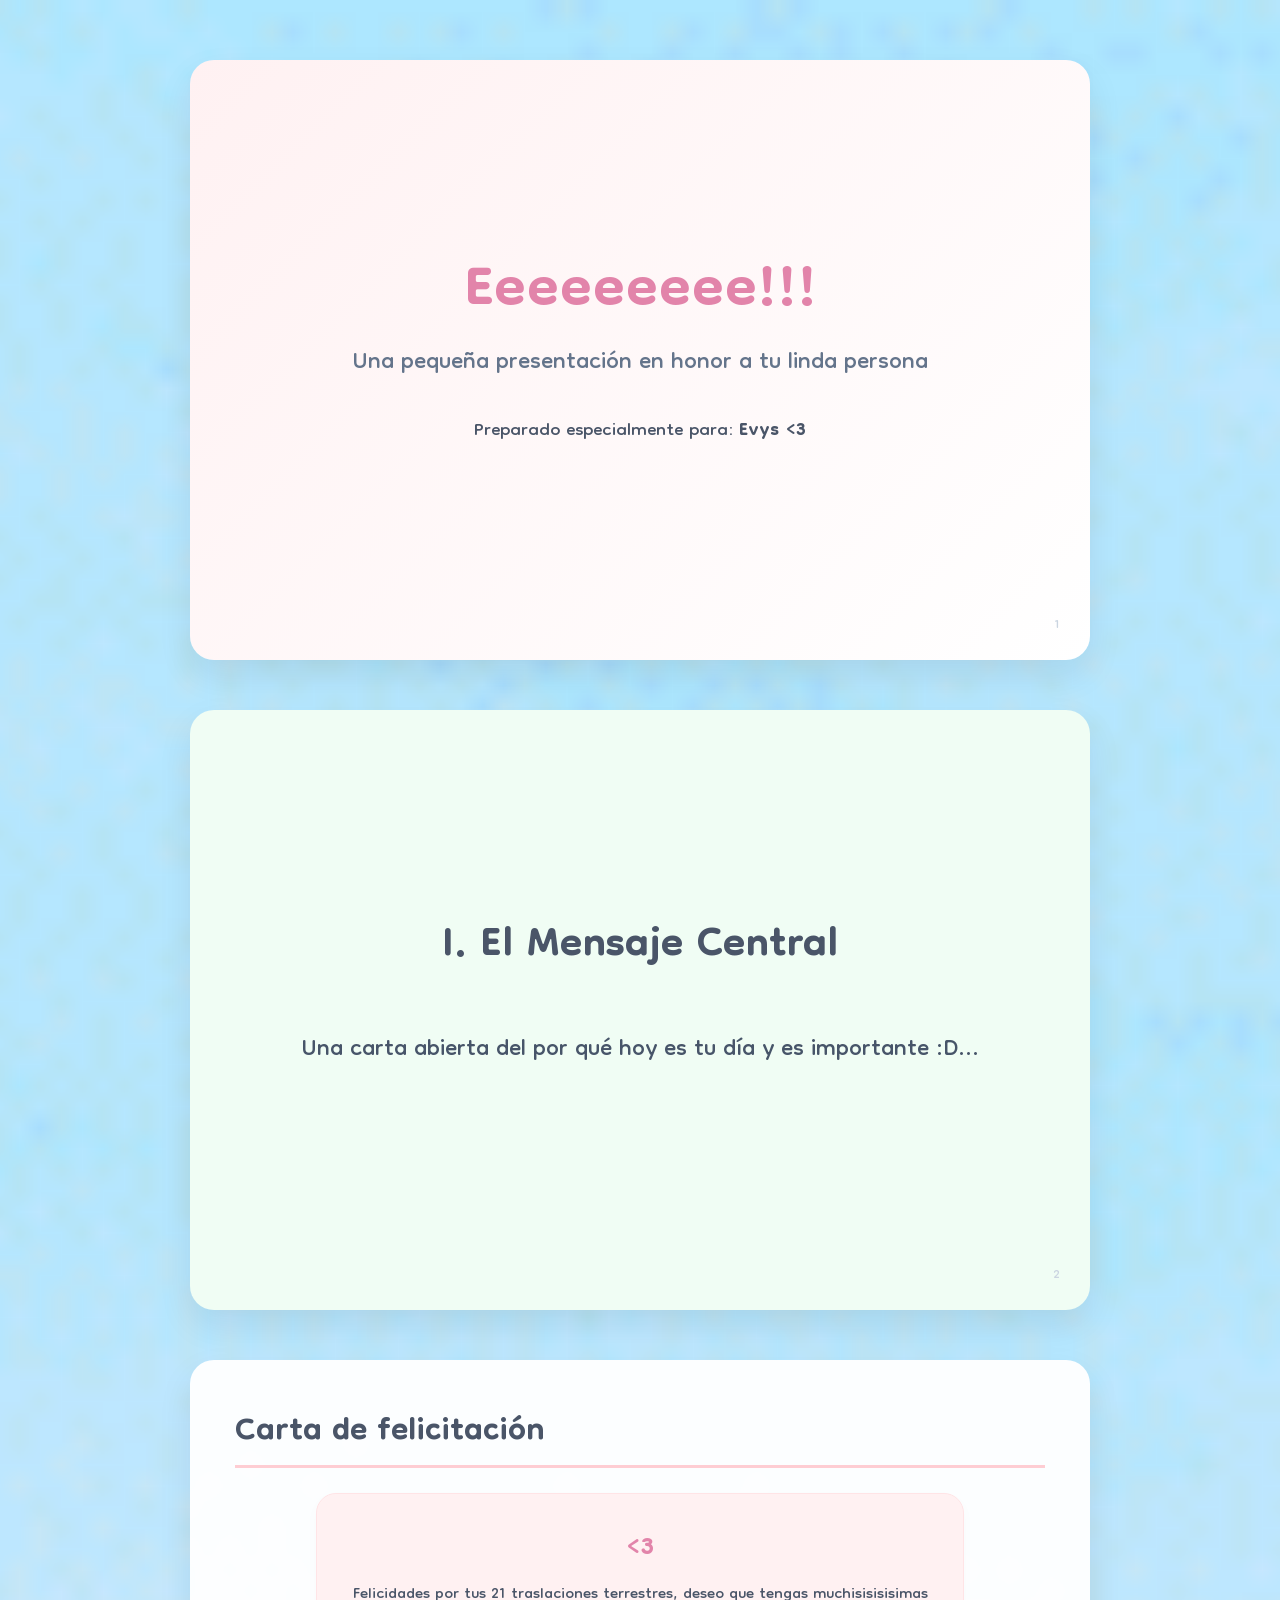
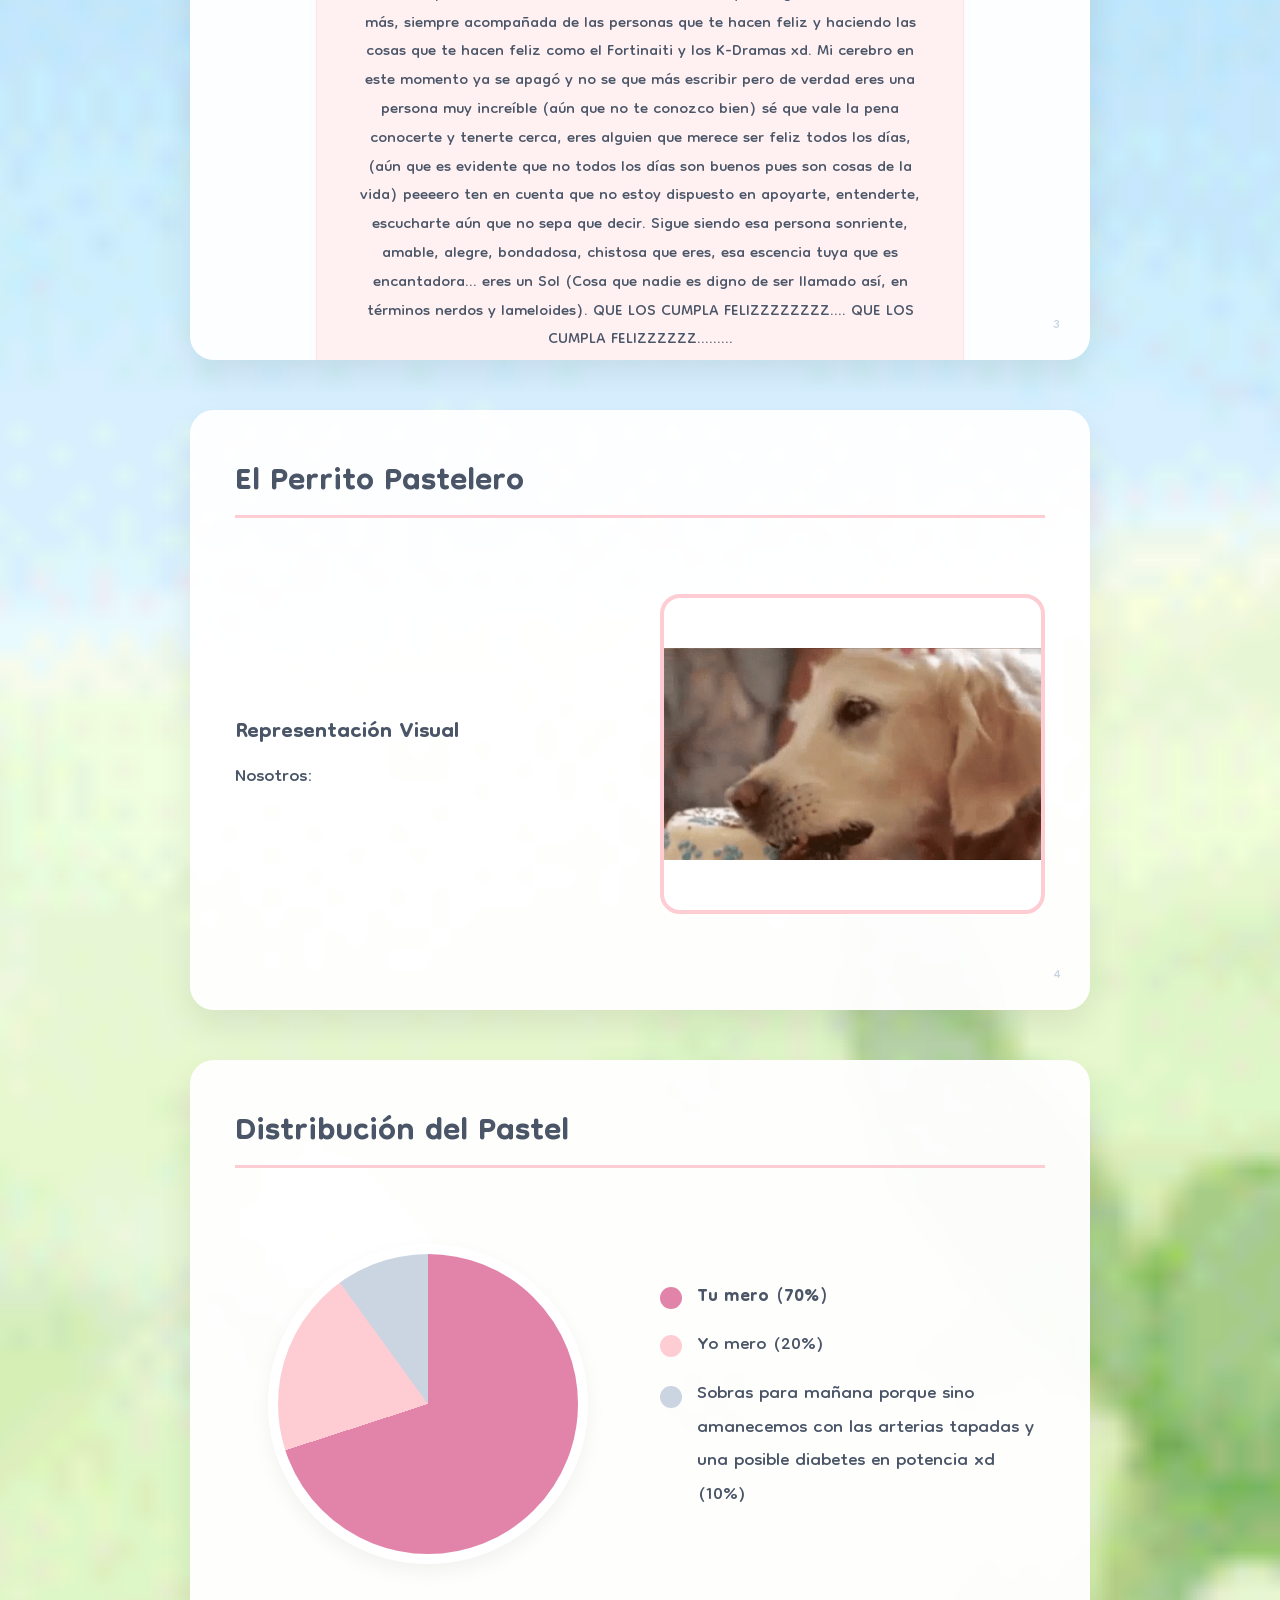
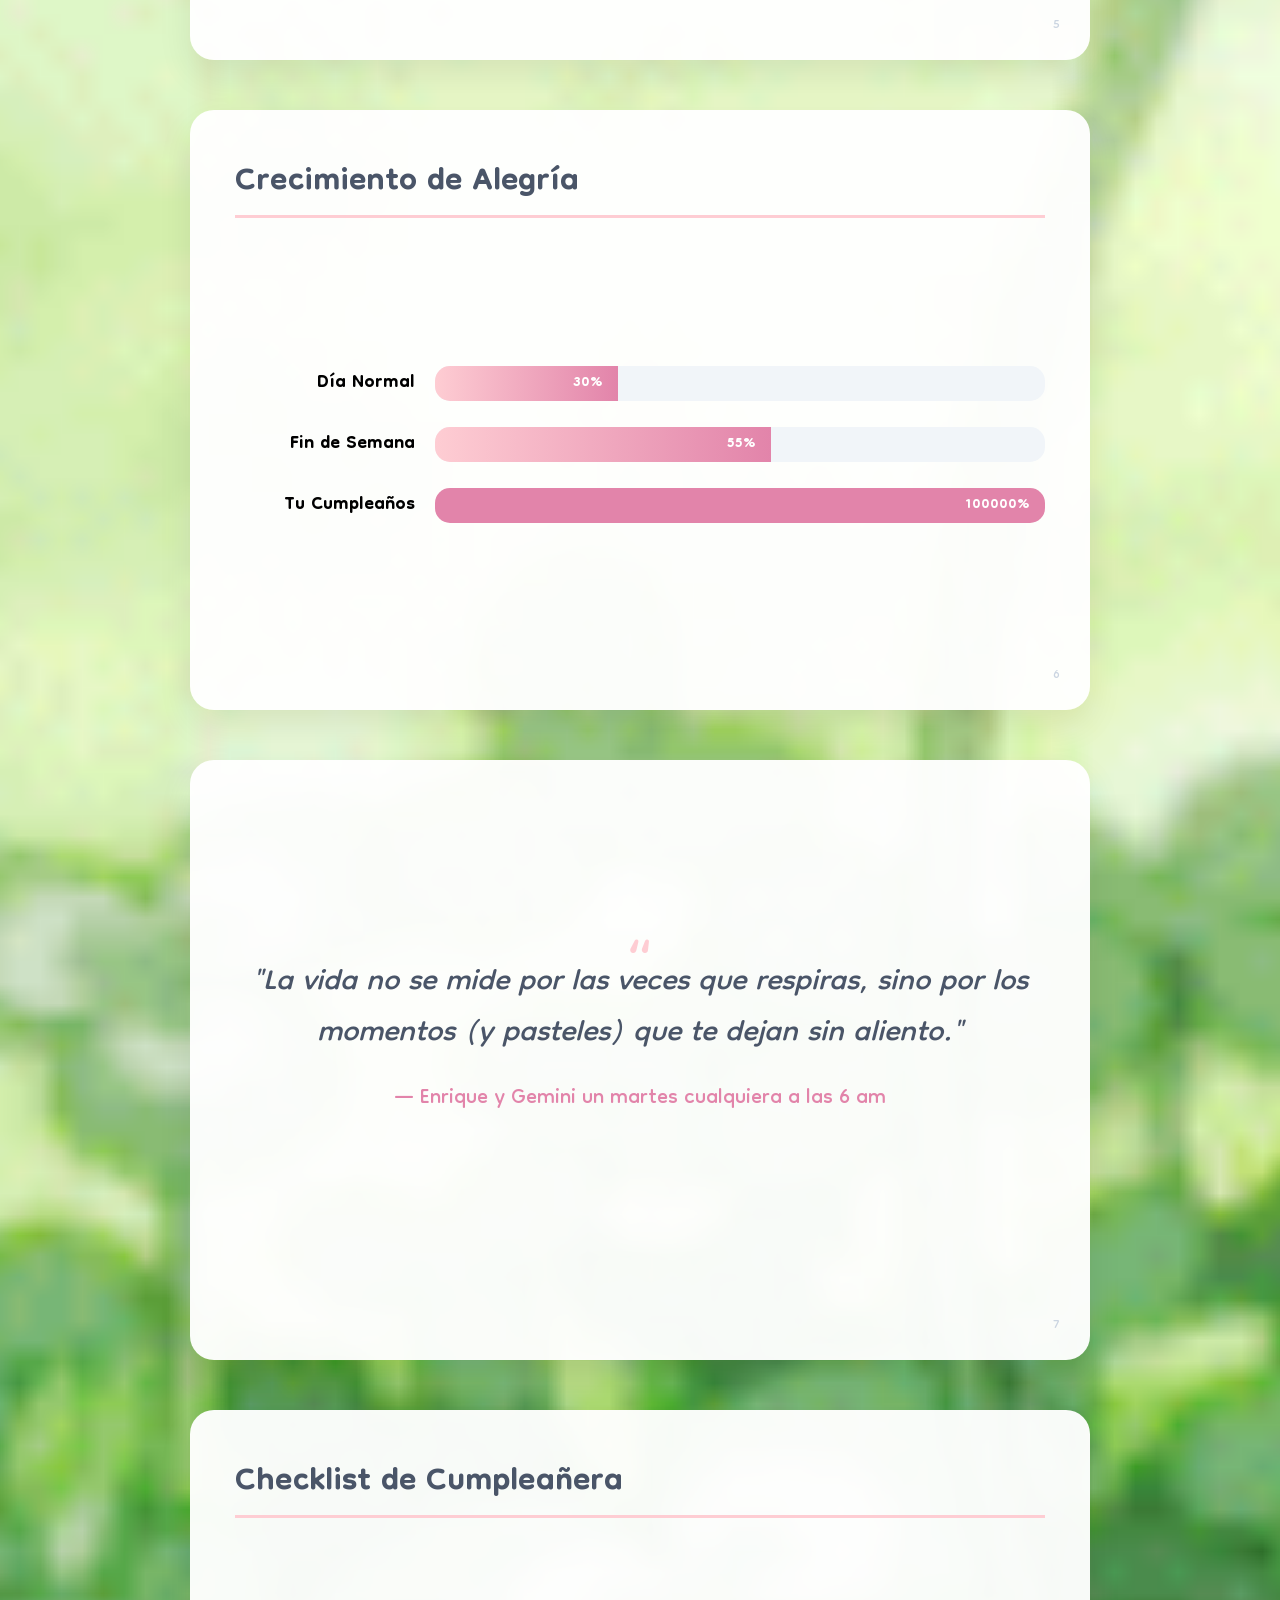
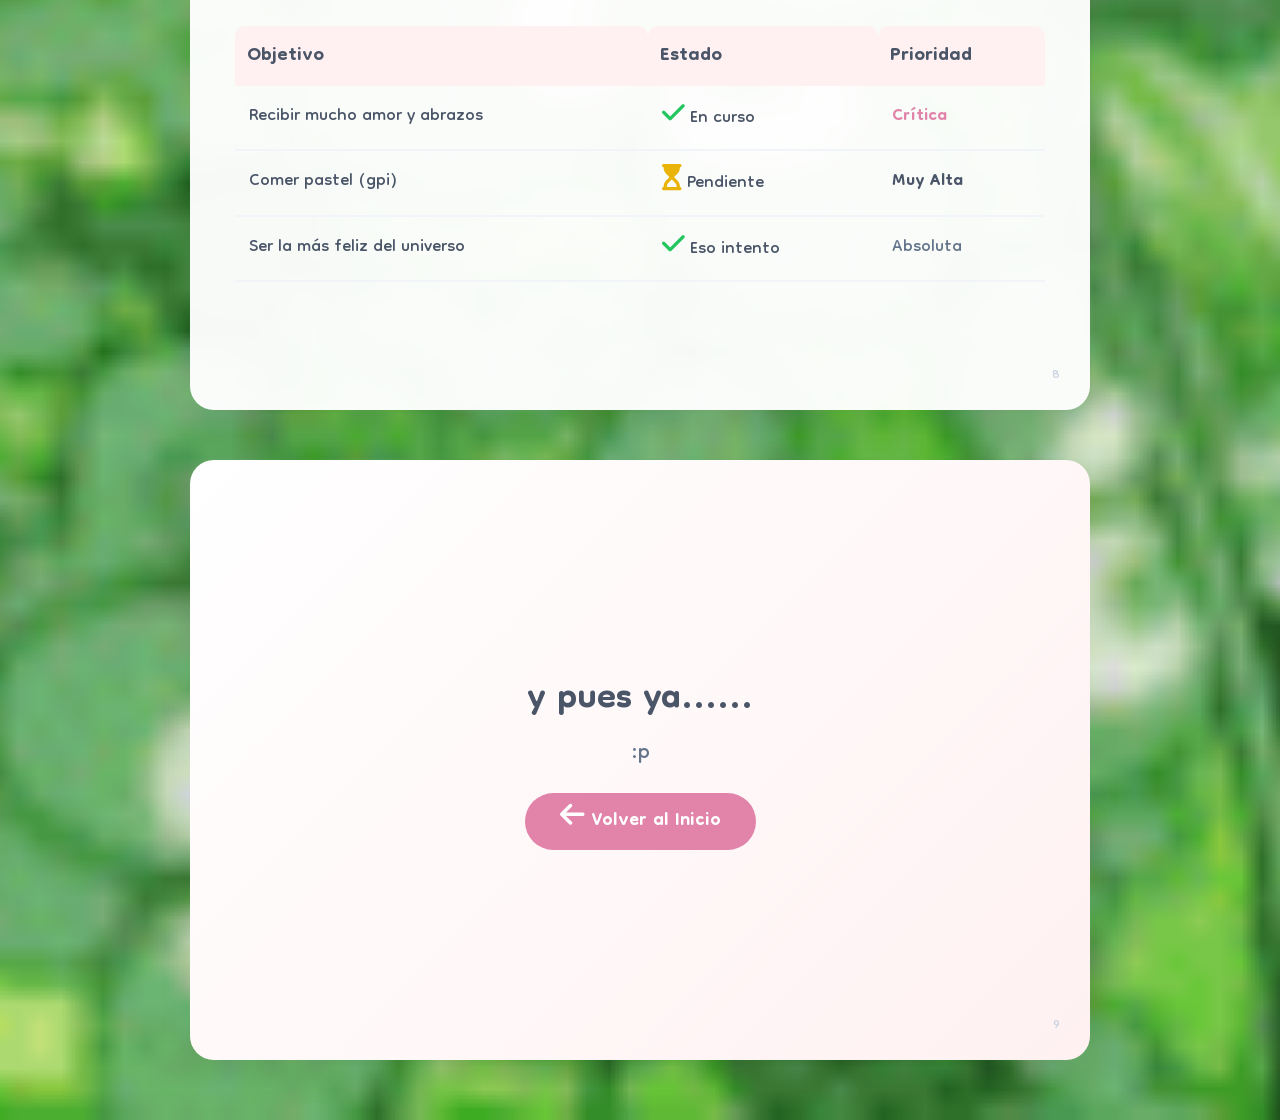
==== commit 31eceb0a: "Actualizar success.html" ====
--- a/success.html
+++ b/success.html
@@ -3,7 +3,7 @@
 <head>
     <meta charset="UTF-8">
     <meta name="viewport" content="width=device-width, initial-scale=1.0">
-    <title>¡Sipirili! 🎉 - Felices 21 Evys!!!</title>
+    <title>Eeeeeeeee!!! - Felices 21 Evys!!!</title>
     <link rel="preconnect" href="https://fonts.googleapis.com">
     <link rel="preconnect" href="https://fonts.gstatic.com" crossorigin>
     <link href="https://fonts.googleapis.com/css2?family=Dongle:wght@400;700&display=swap" rel="stylesheet">
@@ -135,7 +135,7 @@
 
 <div class="slide-container" style="background: linear-gradient(135deg, #fff1f2 0%, #ffffff 100%);">
     <div class="content-area">
-        <h1 style="font-size: 90px; color: #e284aa;">¡Sipirili! 🎉</h1>
+        <h1 style="font-size: 90px; color: #e284aa;">Eeeeeeeee!!! </h1>
         <p style="font-size: 36px; color: #64748b; margin: 0;">Una pequeña presentación en honor a tu linda persona</p>
         <p style="margin-top: 30px; font-size: 28px;">Preparado especialmente para: <strong>Evys <3</strong></p>
     </div>
@@ -153,13 +153,13 @@
 </div>
 
 <div class="slide-container">
-    <h2 class="slide-title">Carta de felicitación ❤️‍🩹</h2>
+    <h2 class="slide-title">Carta de felicitación</h2>
     <div class="content-area">
         <div class="single-letter-card">
             <h3 style="font-size: 38px; color: #e284aa; margin-bottom: 10px;"><3</h3>
             
             <p style="margin: 0; font-size: 24px;">
-                Felicidades por tus 21 traslaciones terrestres y deseo que tengas muchisisisisimas más, siempre acompañada de las personas que te hacen feliz y haciendo las cosas que te hacen feliz como el Fortinaiti y los K-Dramas xd. Mi cerebro en este momento ya se apagó y no se que más escribir pero de verdad eres una persona muy increíble (aún que no te conozco bien) sé que vale la pena conocerte y tenerte cerca. Tu eres alguien que merece ser feliz todos los días, (aún que es evidente que no todos los días buenos pues son cosas de la vida) peeeero ten en cuenta que estoy dispuesto para apoyarte, entenderte, escucharte aún que no sepa que decir. Sigue siendo esa persona sonriente, amable, alegre, bondadosa, chistosa que eres, esa escencia tuya que es encantadora... eres un Sol (Cosa que nadie es digno de ser llamado así, en términos nerdos y lameloides). QUE LOS CUMPLA FELIZZZZZZZZ.... QUE LOS CUMPLA FELIZZZZZZ.........
+                Felicidades por tus 21 traslaciones terrestres, deseo que tengas muchisisisisimas más, siempre acompañada de las personas que te hacen feliz y haciendo las cosas que te hacen feliz como el Fortinaiti y los K-Dramas xd. Mi cerebro en este momento ya se apagó y no se que más escribir pero de verdad eres una persona muy increíble (aún que no te conozco bien) sé que vale la pena conocerte y tenerte cerca, eres alguien que merece ser feliz todos los días, (aún que es evidente que no todos los días son buenos pues son cosas de la vida) peeeero ten en cuenta que no estoy dispuesto en apoyarte, entenderte, escucharte aún que no sepa que decir. Sigue siendo esa persona sonriente, amable, alegre, bondadosa, chistosa que eres, esa escencia tuya que es encantadora... eres un Sol (Cosa que nadie es digno de ser llamado así, en términos nerdos y lameloides). QUE LOS CUMPLA FELIZZZZZZZZ.... QUE LOS CUMPLA FELIZZZZZZ.........
             </p>
         </div>
     </div>
@@ -167,7 +167,7 @@
 </div>
 
 <div class="slide-container">
-    <h2 class="slide-title">El Perrito Pastelero 🐶</h2>
+    <h2 class="slide-title">El Perrito Pastelero</h2>
     <div class="content-area">
         <div class="two-column">
             <div>
@@ -185,7 +185,7 @@
 </div>
 
 <div class="slide-container">
-    <h2 class="slide-title">Distribución del Pastel 🍰</h2>
+    <h2 class="slide-title">Distribución del Pastel</h2>
     <div class="content-area">
         <div class="two-column">
             <div style="justify-self: center; width: 320px; height: 320px; border-radius: 50%; background: conic-gradient(#e284aa 0% 70%, #fecdd3 70% 90%, #cbd5e1 90% 100%); border: 10px solid #fff; box-shadow: 0 8px 20px rgba(0,0,0,0.05);"></div>
@@ -233,7 +233,7 @@
 </div>
 
 <div class="slide-container">
-    <h2 class="slide-title">Checklist de Cumpleañera ✅</h2>
+    <h2 class="slide-title">Checklist de Cumpleañera</h2>
     <div class="content-area">
         <table style="width: 100%;">
             <thead>
@@ -250,13 +250,13 @@
                     <td style="color: #e284aa; font-weight: 700;">Crítica</td>
                 </tr>
                 <tr>
-                    <td>Comer pastel delicioso (gpi)</td>
+                    <td>Comer pastel (gpi)</td>
                     <td><i class="fa-solid fa-hourglass-start" style="color: #eab308;"></i> Pendiente</td>
                     <td style="font-weight: 700;">Muy Alta</td>
                 </tr>
                 <tr>
                     <td>Ser la más feliz del universo</td>
-                    <td><i class="fa-solid fa-check" style="color: #22c55e;"></i> Ese es mi intento</td>
+                    <td><i class="fa-solid fa-check" style="color: #22c55e;"></i> Eso intento</td>
                     <td style="color: #64748b;">Absoluta</td>
                 </tr>
             </tbody>
@@ -267,7 +267,7 @@
 
 <div class="slide-container" style="background: linear-gradient(135deg, #ffffff 0%, #fff1f2 100%);">
     <div class="content-area">
-        <h2 style="font-size: 55px; text-align: center; margin-bottom: 5px;">ESO ES TODO......</h2>
+        <h2 style="font-size: 55px; text-align: center; margin-bottom: 5px;">y pues ya......</h2>
         <p style="font-size: 32px; color: #64748b; margin: 0;">:p</p>
         
         <a href="index.html" class="btn-volver">
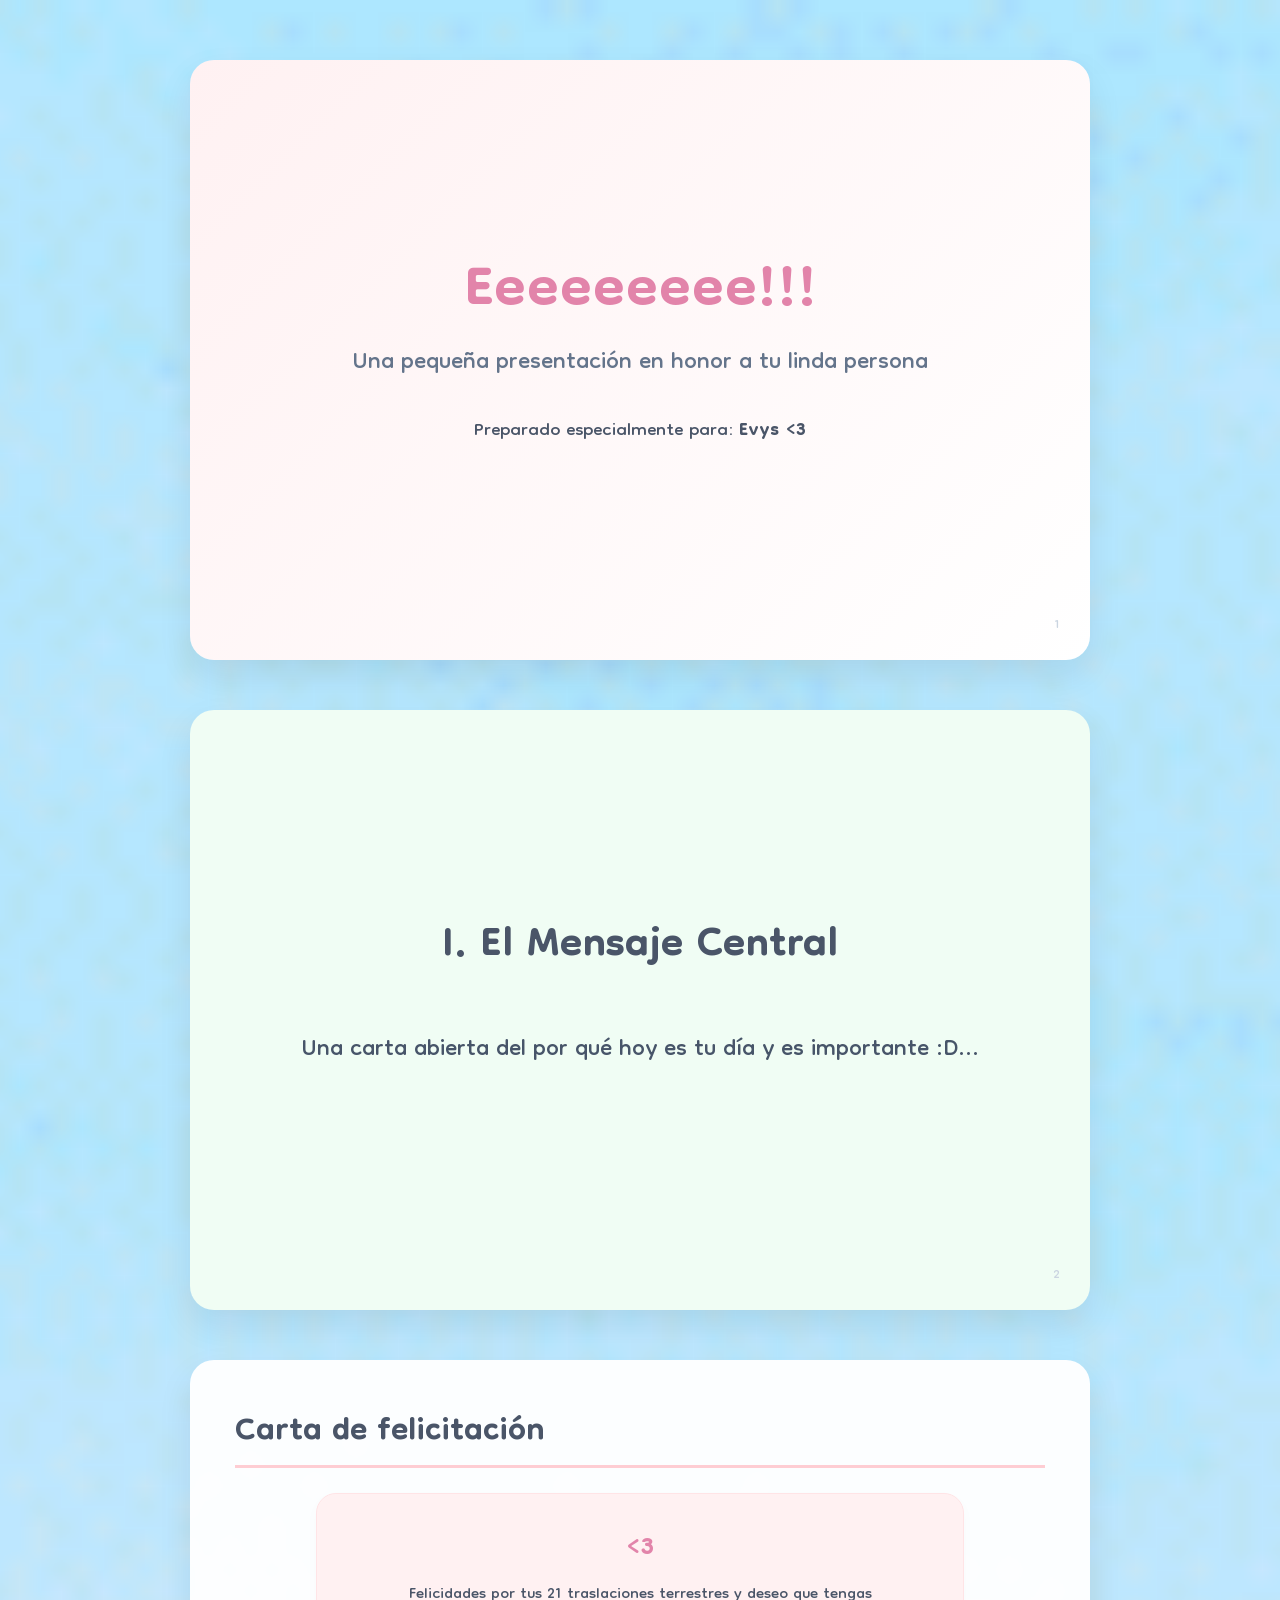
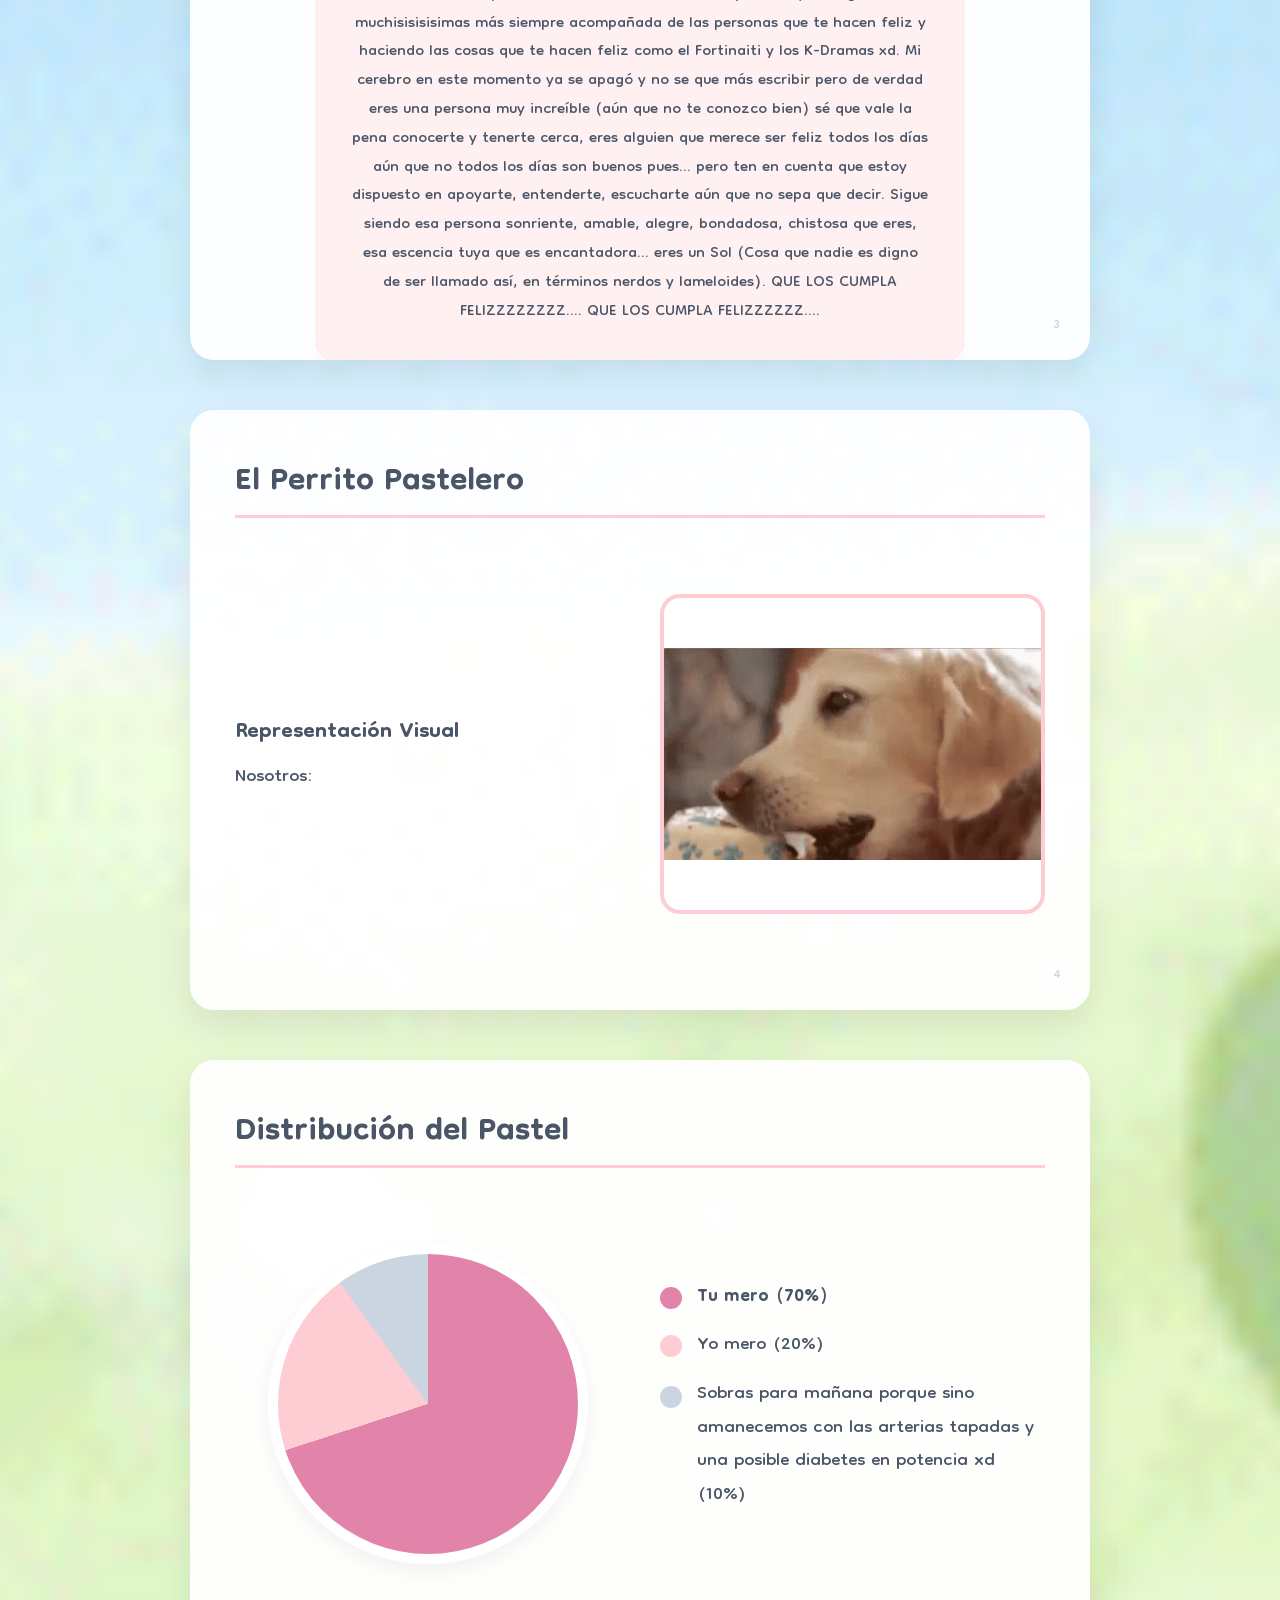
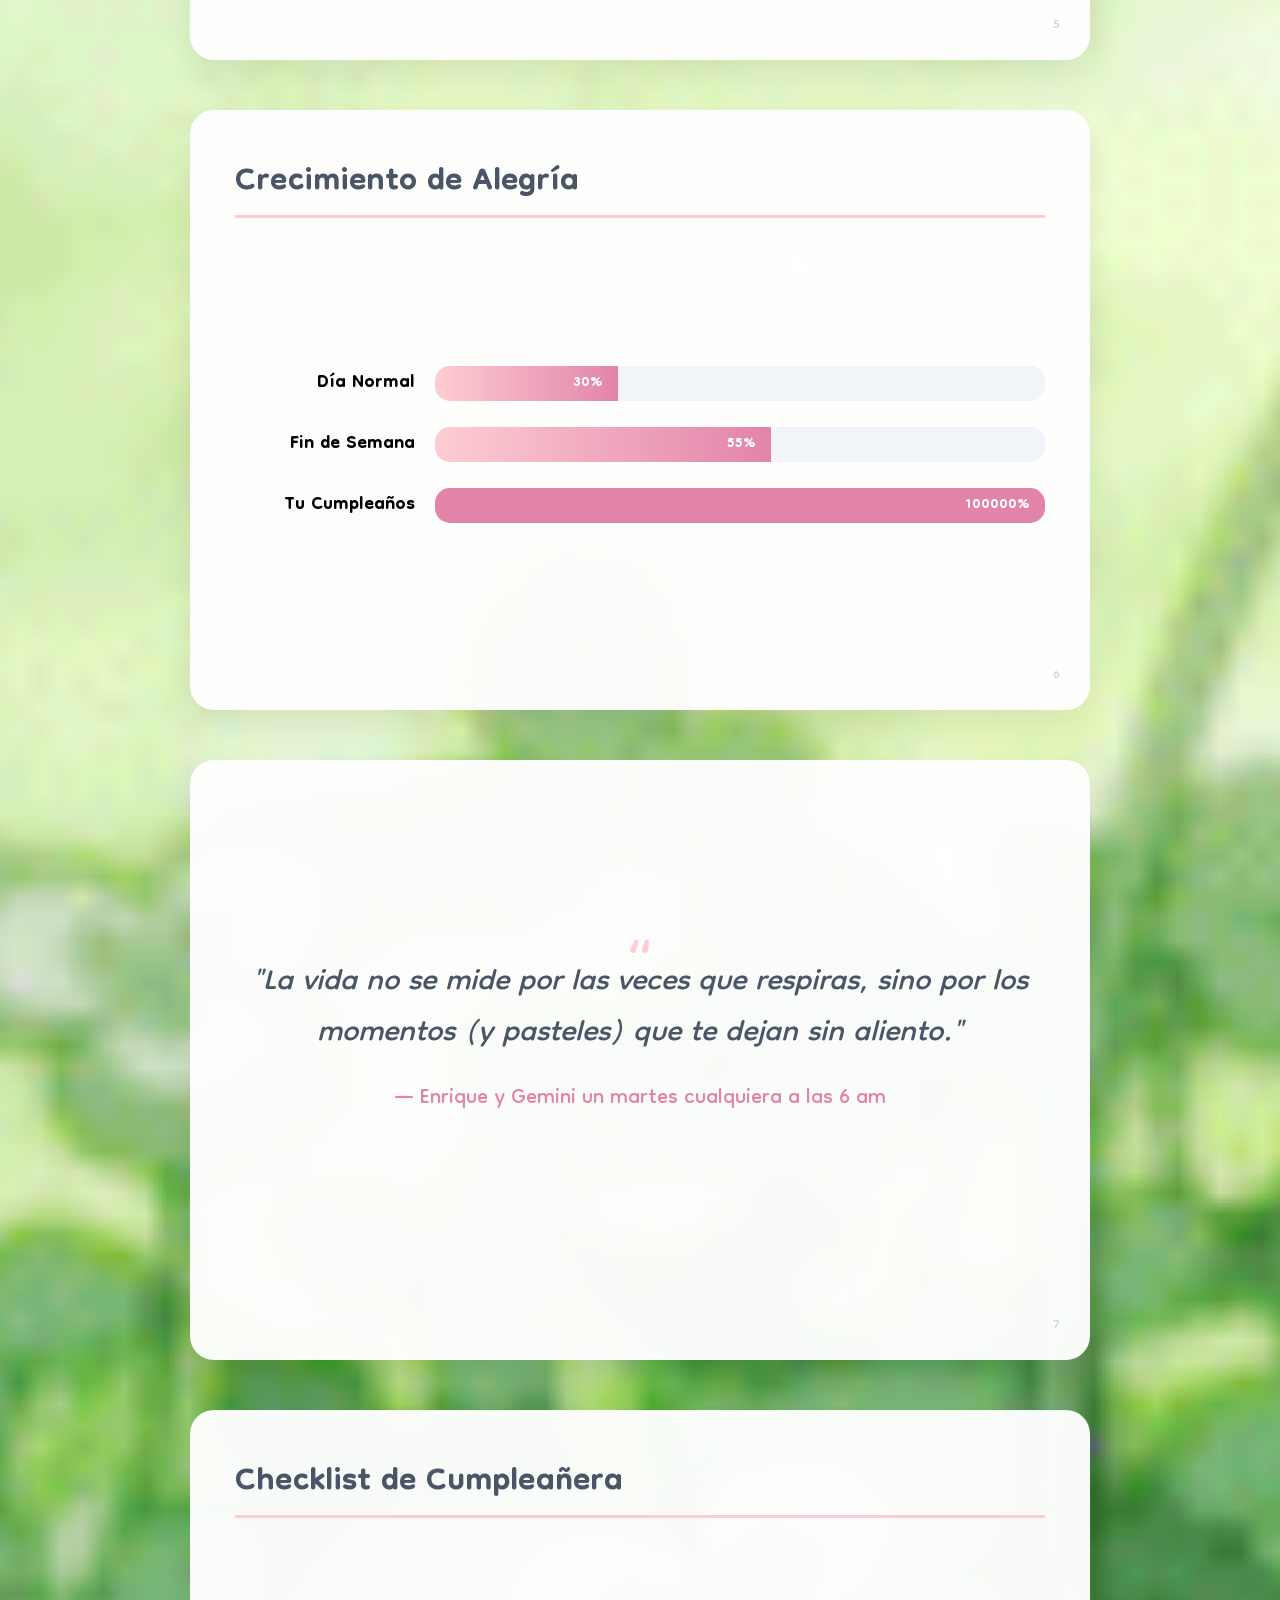
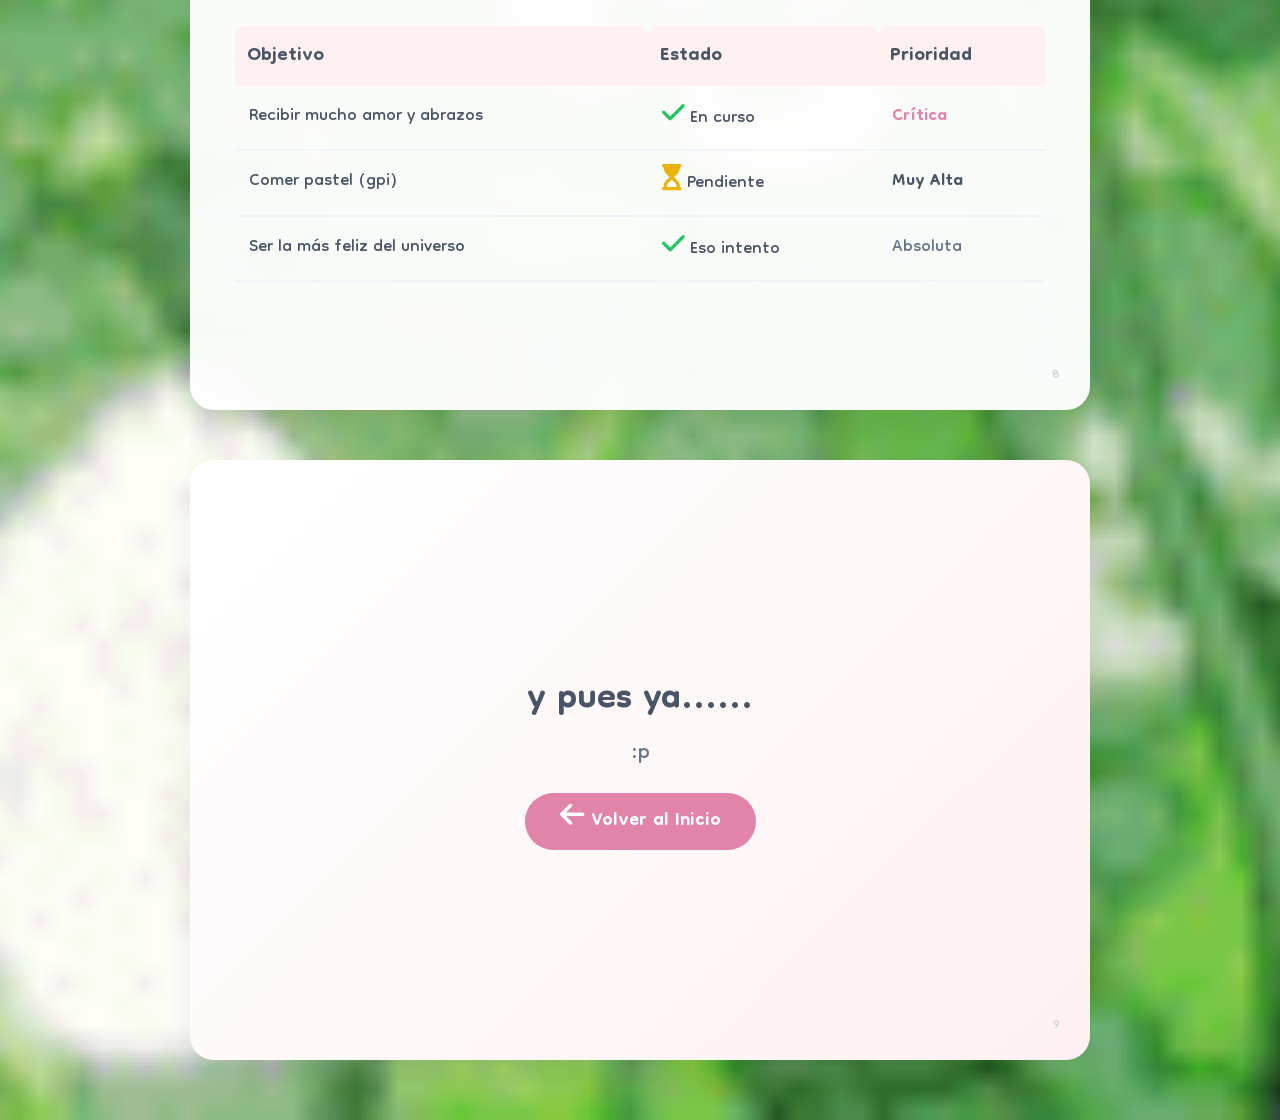
==== commit b04631a7: "Actualizar success.html" ====
--- a/success.html
+++ b/success.html
@@ -159,8 +159,7 @@
             <h3 style="font-size: 38px; color: #e284aa; margin-bottom: 10px;"><3</h3>
             
             <p style="margin: 0; font-size: 24px;">
-                Felicidades por tus 21 traslaciones terrestres, deseo que tengas muchisisisisimas más, siempre acompañada de las personas que te hacen feliz y haciendo las cosas que te hacen feliz como el Fortinaiti y los K-Dramas xd. Mi cerebro en este momento ya se apagó y no se que más escribir pero de verdad eres una persona muy increíble (aún que no te conozco bien) sé que vale la pena conocerte y tenerte cerca, eres alguien que merece ser feliz todos los días, (aún que es evidente que no todos los días son buenos pues son cosas de la vida) peeeero ten en cuenta que no estoy dispuesto en apoyarte, entenderte, escucharte aún que no sepa que decir. Sigue siendo esa persona sonriente, amable, alegre, bondadosa, chistosa que eres, esa escencia tuya que es encantadora... eres un Sol (Cosa que nadie es digno de ser llamado así, en términos nerdos y lameloides). QUE LOS CUMPLA FELIZZZZZZZZ.... QUE LOS CUMPLA FELIZZZZZZ.........
-            </p>
+                Felicidades por tus 21 traslaciones terrestres y deseo que tengas muchisisisisimas más siempre acompañada de las personas que te hacen feliz y haciendo las cosas que te hacen feliz como el Fortinaiti y los K-Dramas xd. Mi cerebro en este momento ya se apagó y no se que más escribir pero de verdad eres una persona muy increíble (aún que no te conozco bien) sé que vale la pena conocerte y tenerte cerca, eres alguien que merece ser feliz todos los días aún que no todos los días son buenos pues... pero ten en cuenta que estoy dispuesto en apoyarte, entenderte, escucharte aún que no sepa que decir. Sigue siendo esa persona sonriente, amable, alegre, bondadosa, chistosa que eres, esa escencia tuya que es encantadora... eres un Sol (Cosa que nadie es digno de ser llamado así, en términos nerdos y lameloides). QUE LOS CUMPLA FELIZZZZZZZZ.... QUE LOS CUMPLA FELIZZZZZZ....</p>
         </div>
     </div>
     <div class="slide-number">3</div>
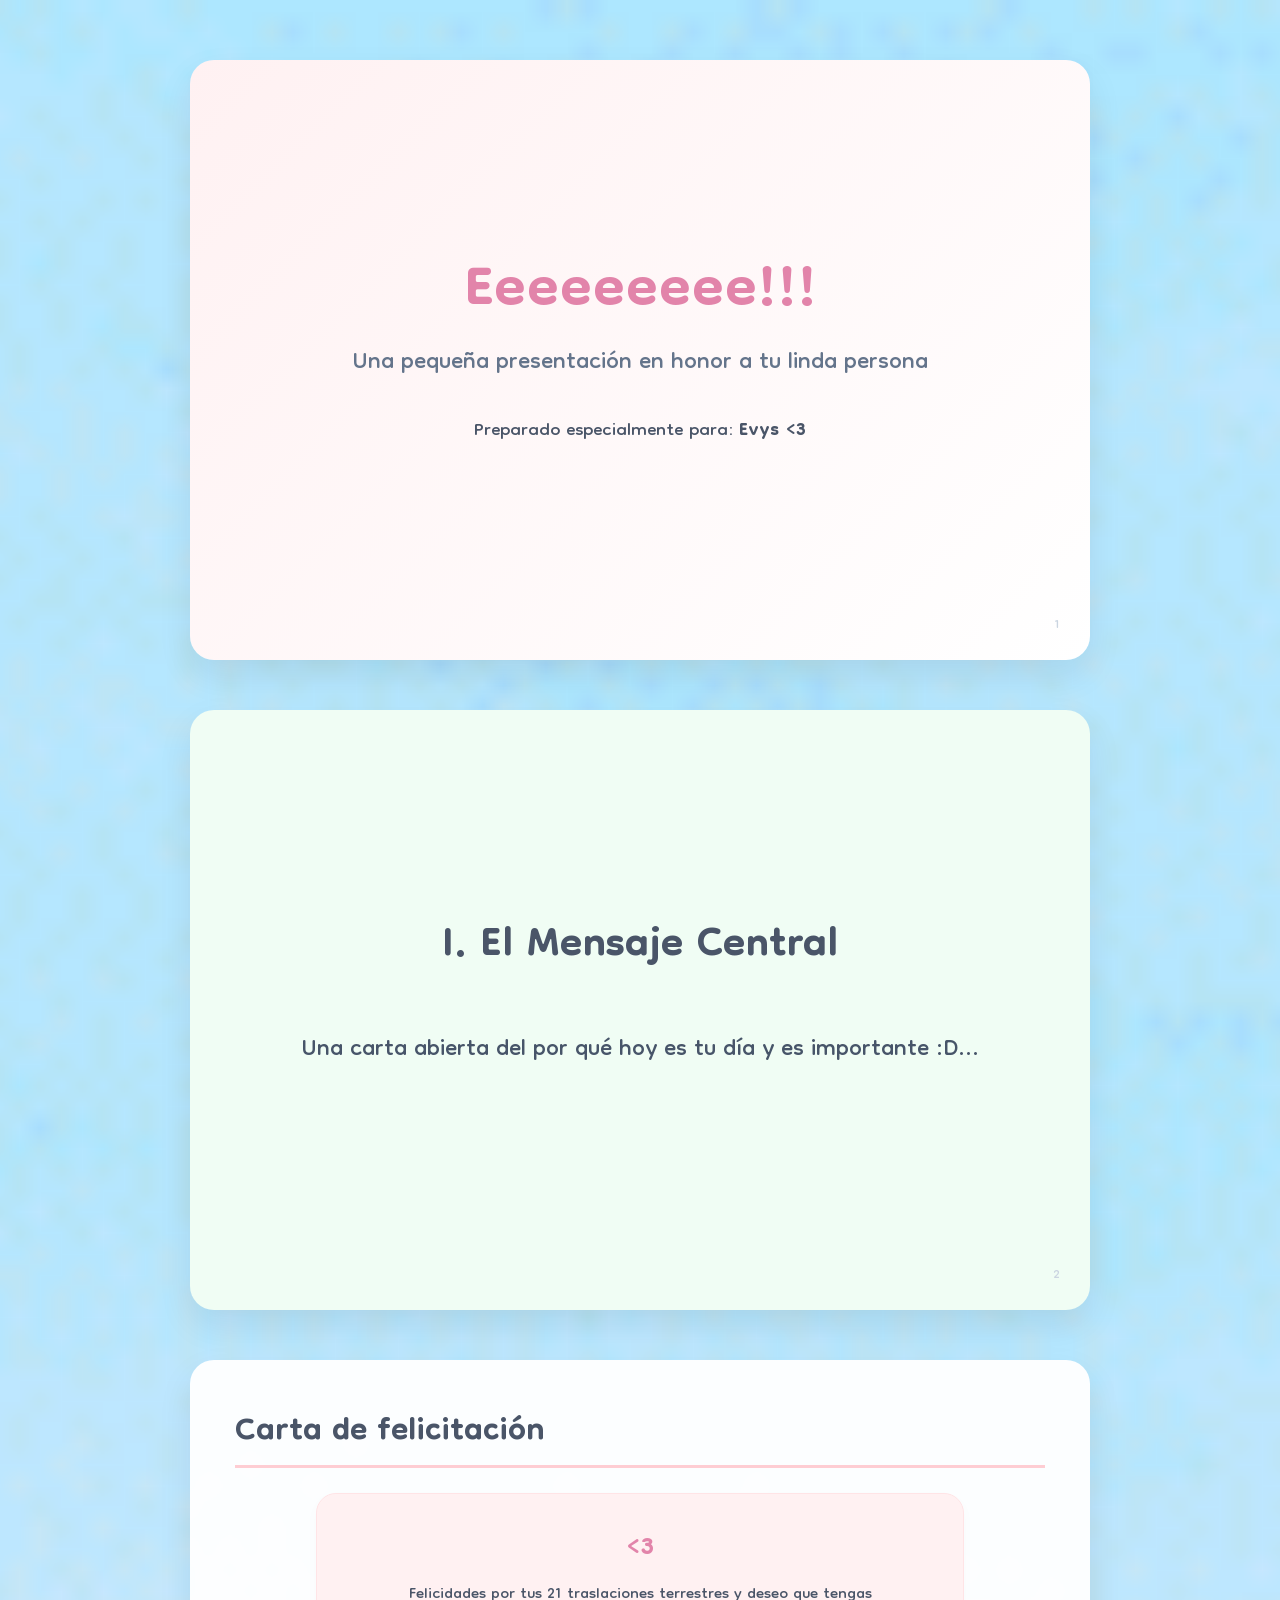
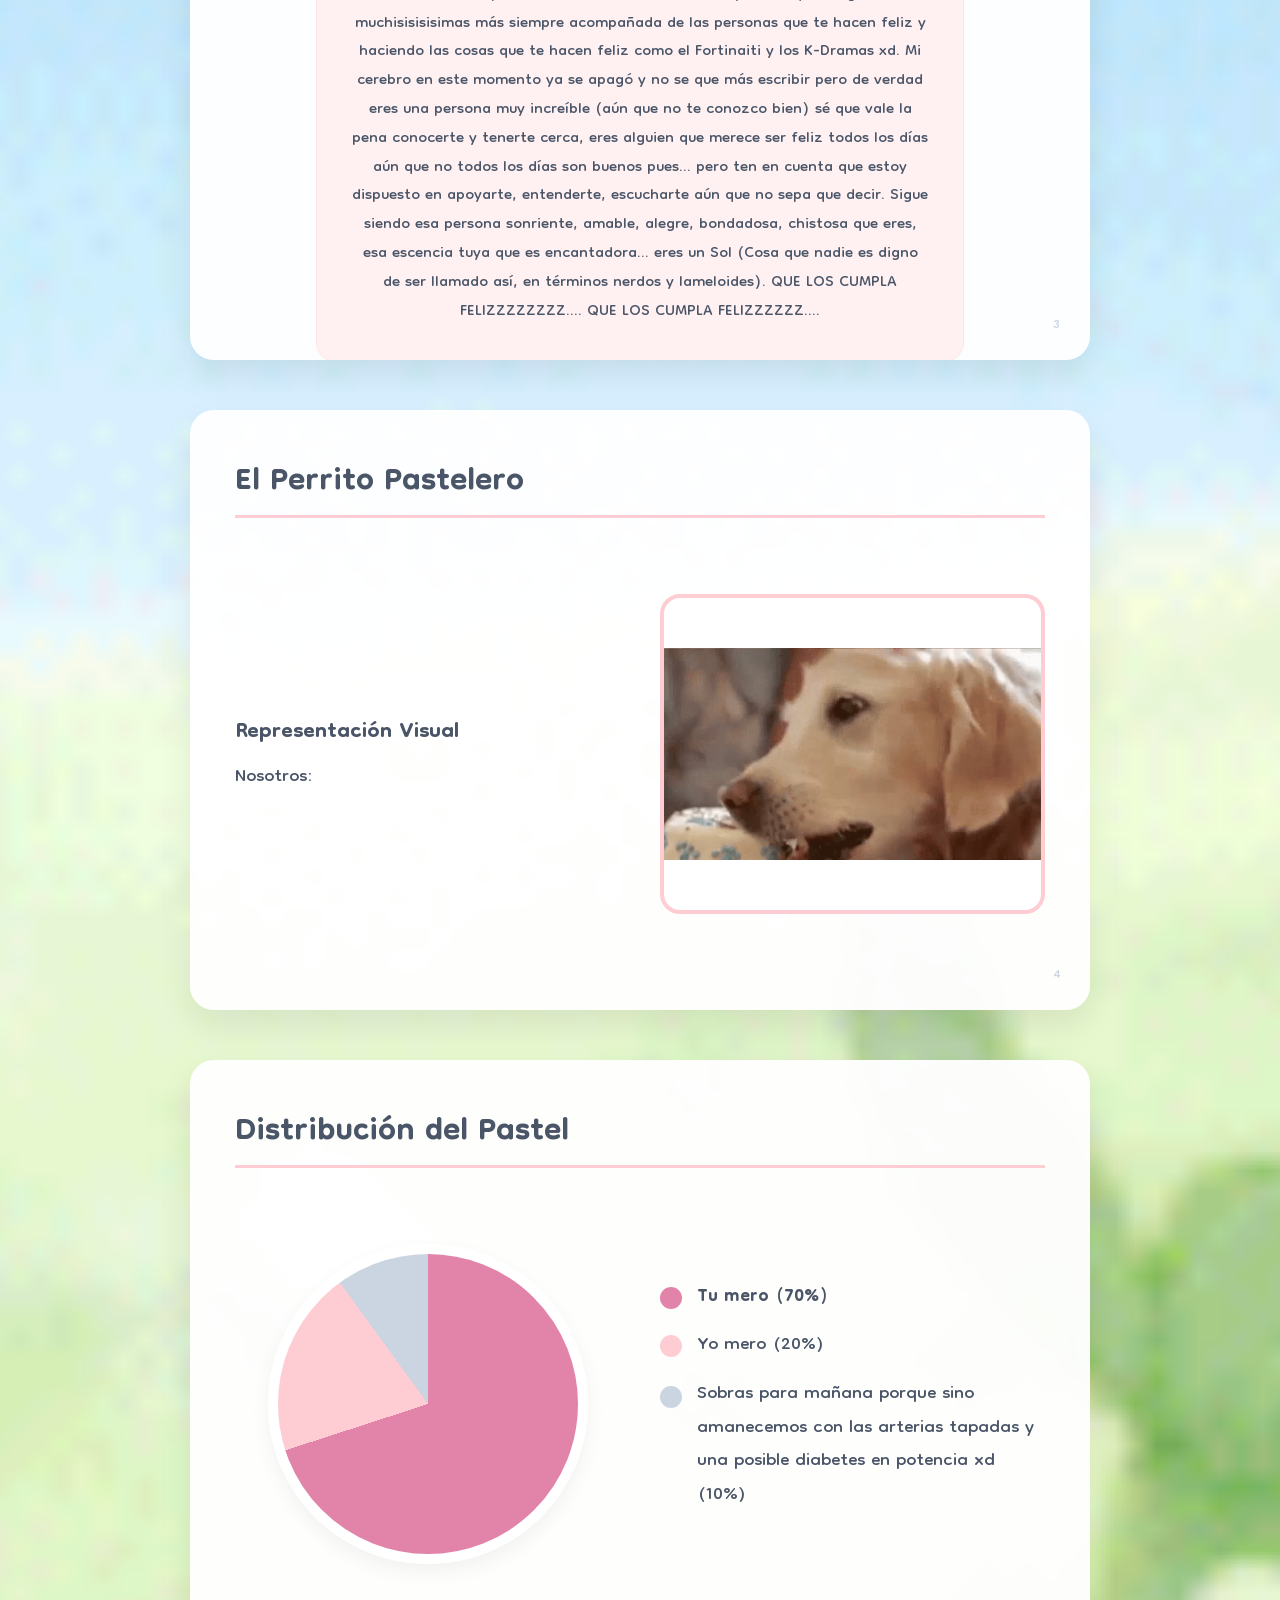
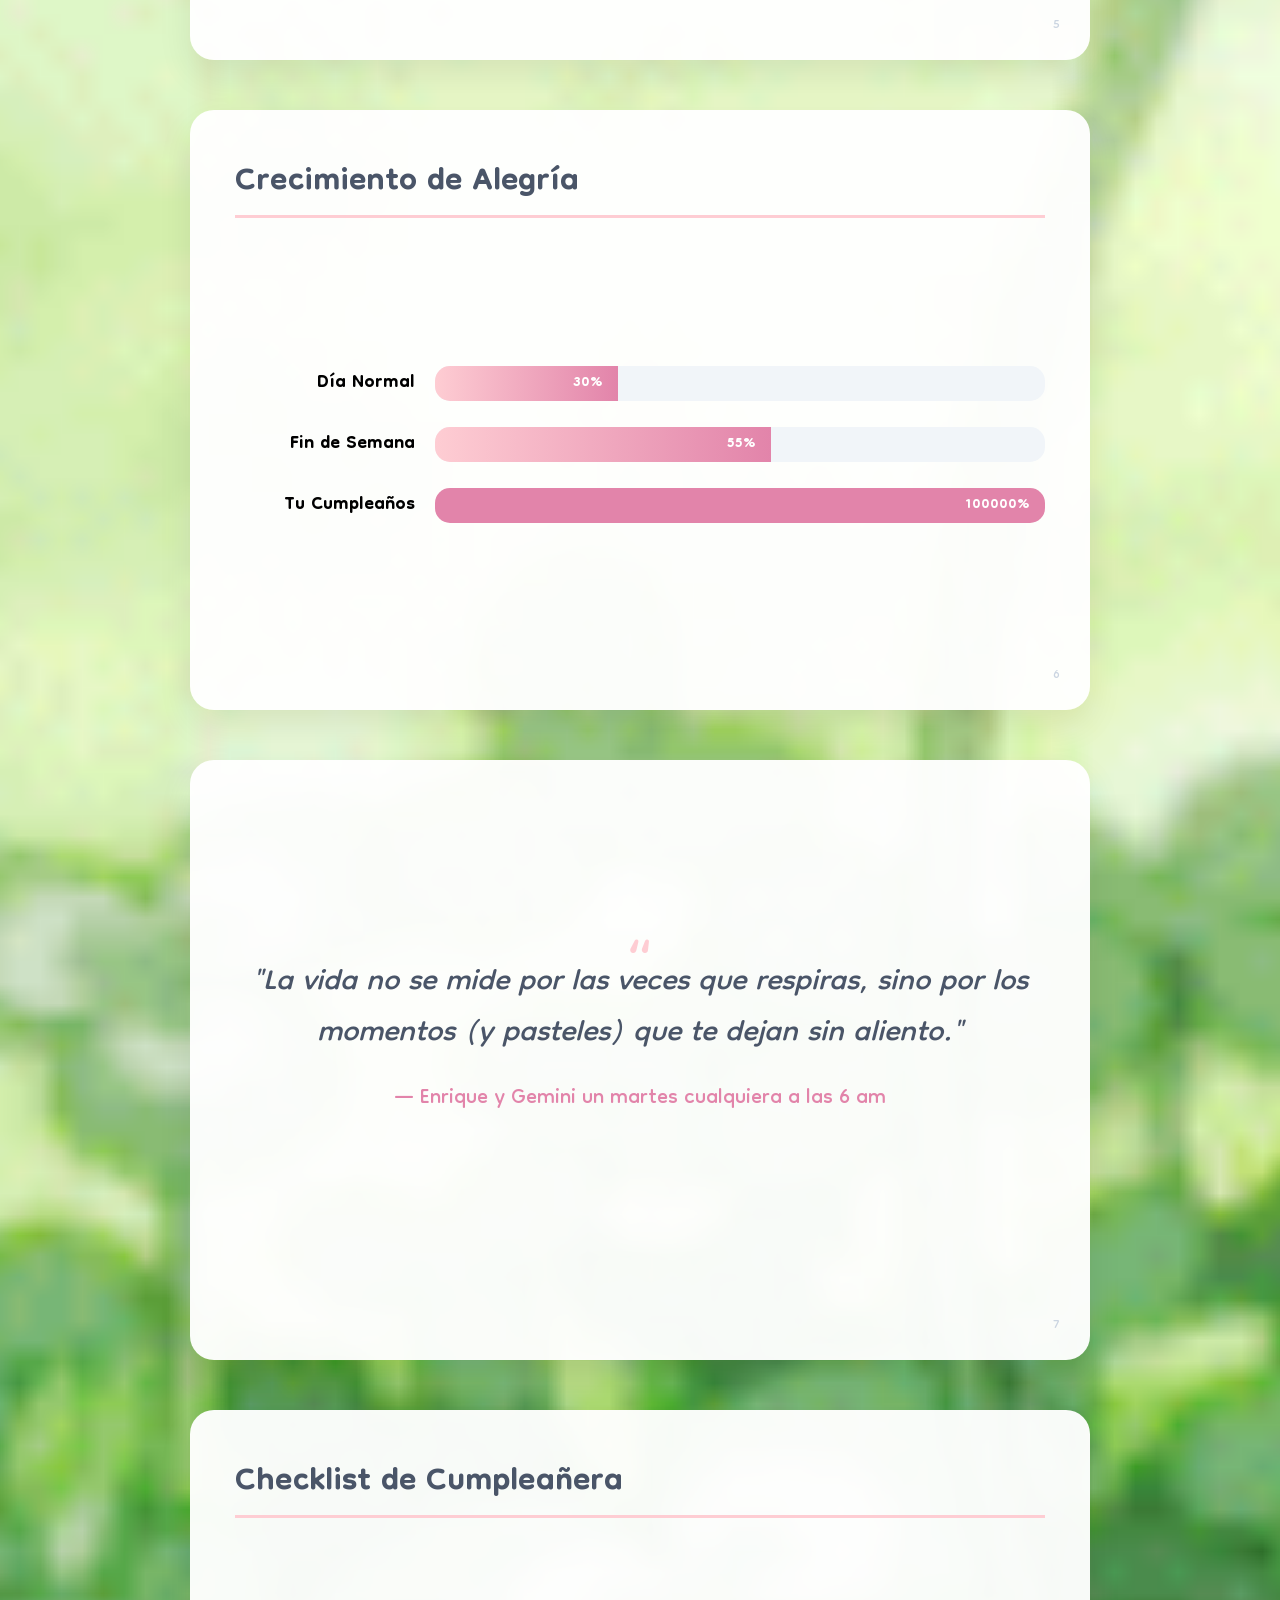
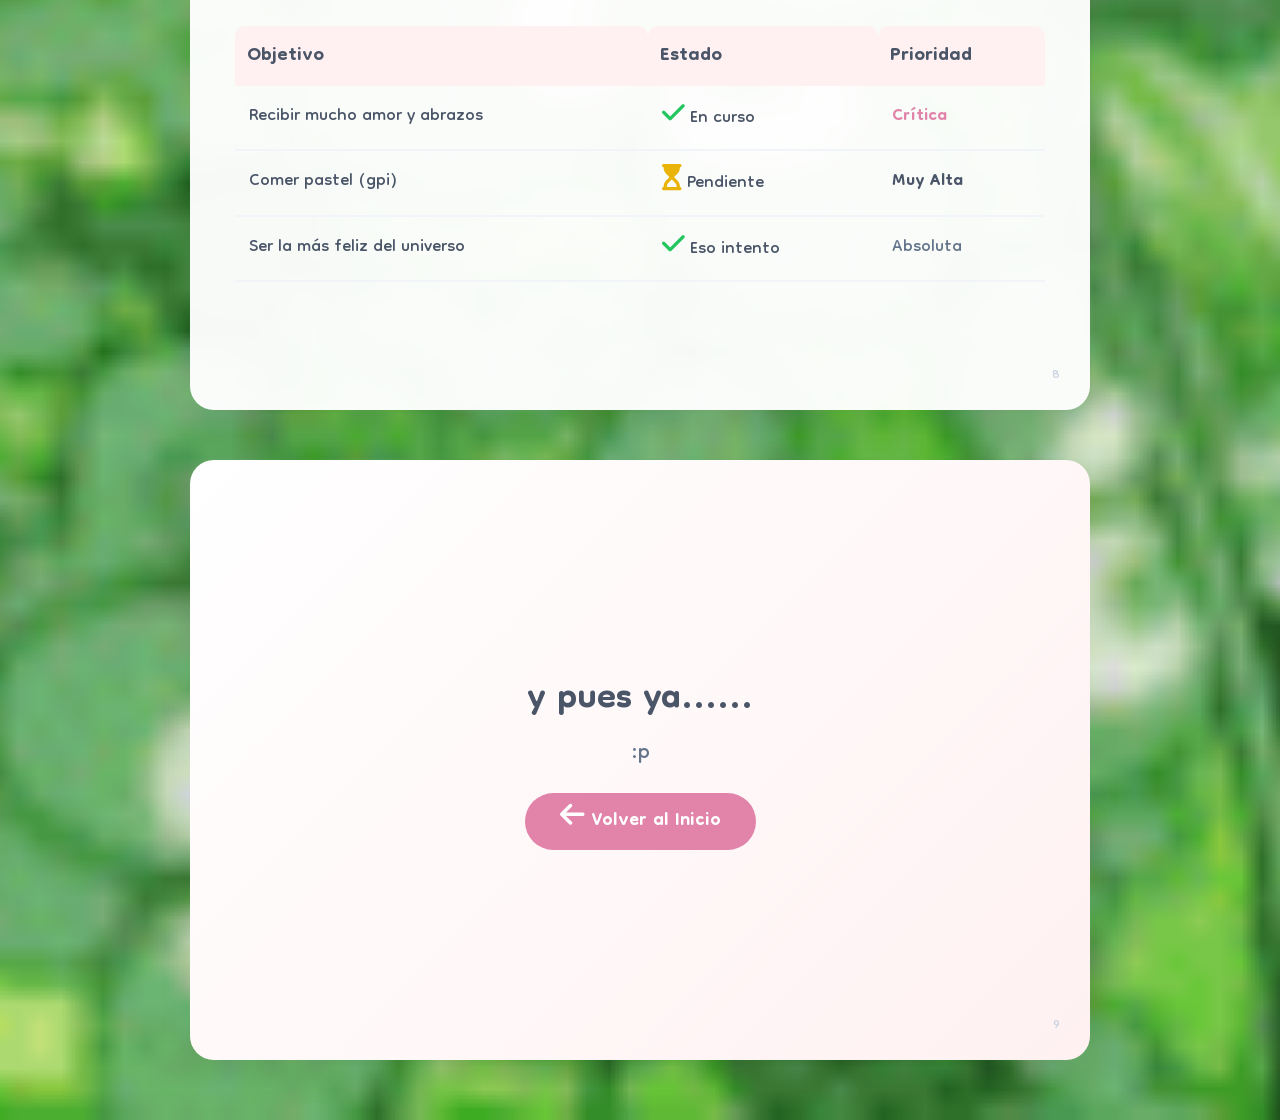
==== commit cca9c48f: "Actualizar success.html" ====
--- a/success.html
+++ b/success.html
@@ -3,7 +3,7 @@
 <head>
     <meta charset="UTF-8">
     <meta name="viewport" content="width=device-width, initial-scale=1.0">
-    <title>Eeeeeeeee!!! - Felices 21 Evys!!!</title>
+    <title>Eeeeeeeee :)!!! - Felices 21 Evys!!!</title>
     <link rel="preconnect" href="https://fonts.googleapis.com">
     <link rel="preconnect" href="https://fonts.gstatic.com" crossorigin>
     <link href="https://fonts.googleapis.com/css2?family=Dongle:wght@400;700&display=swap" rel="stylesheet">
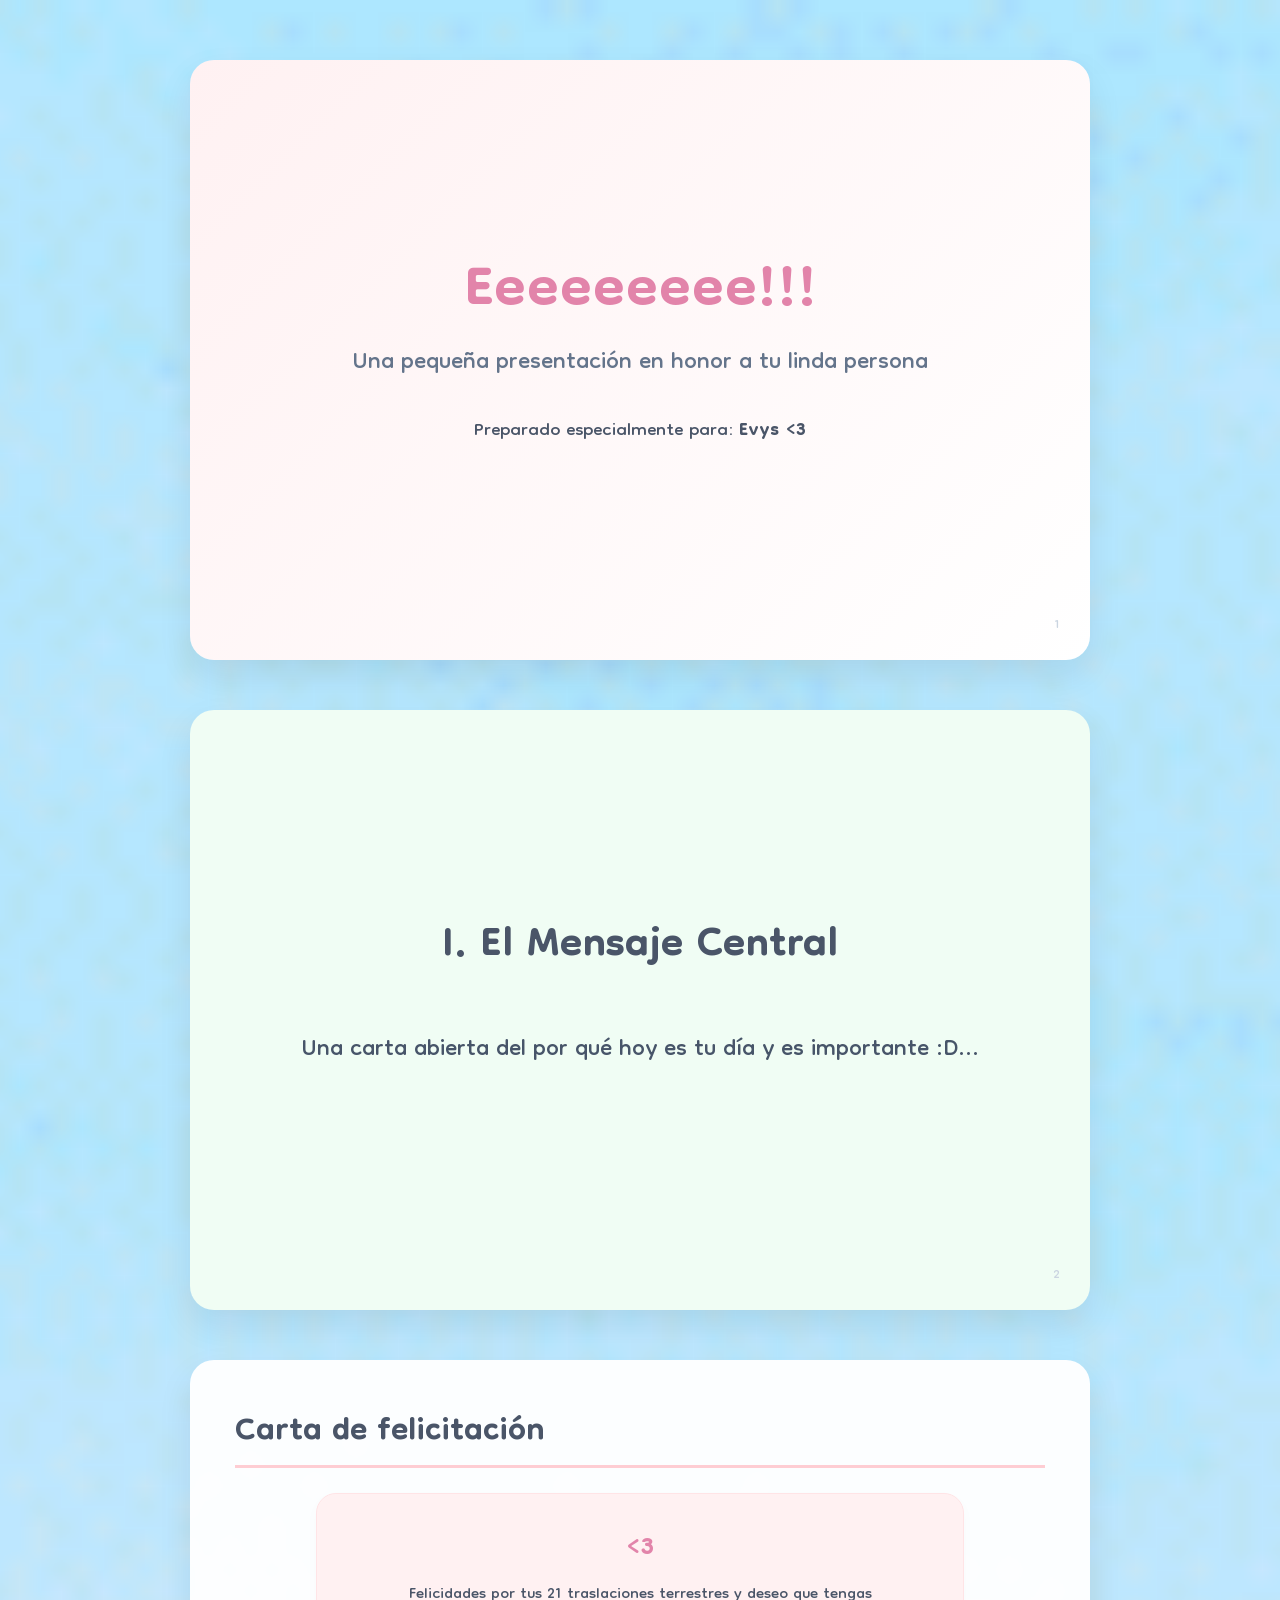
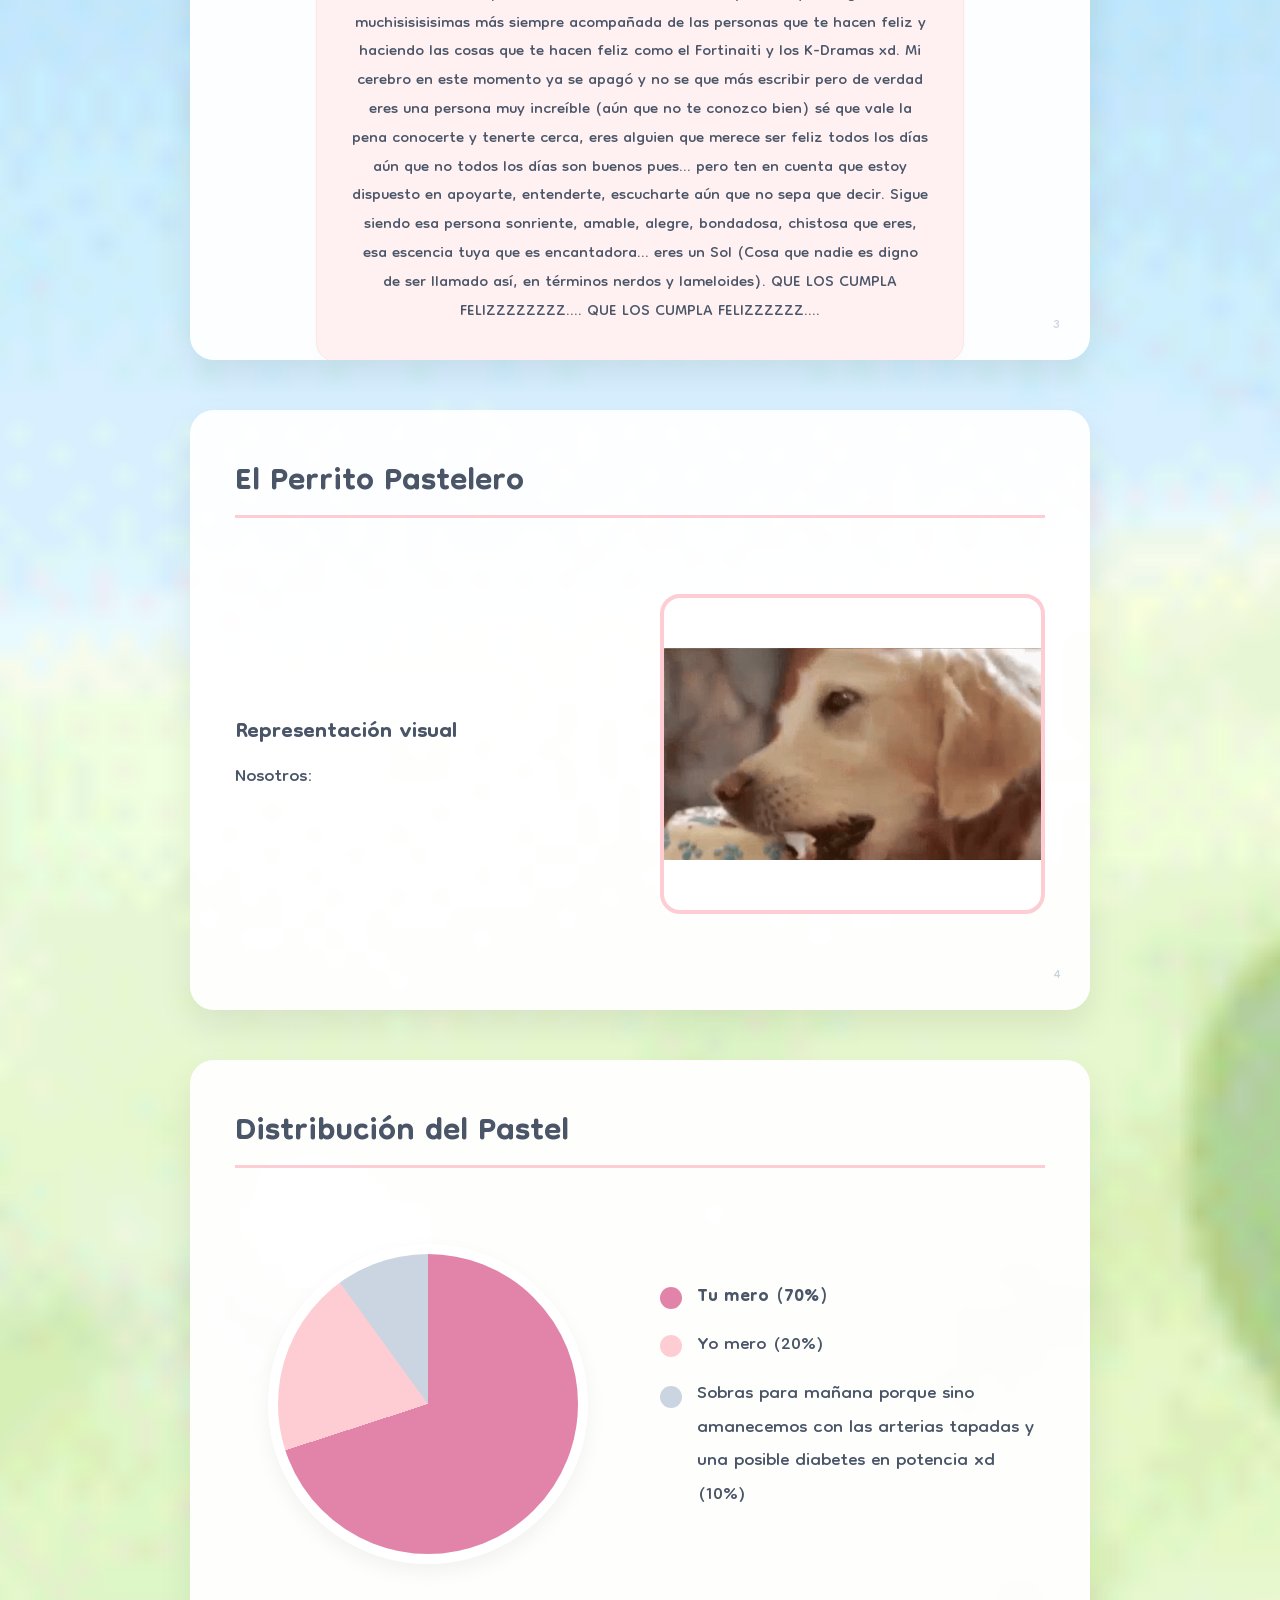
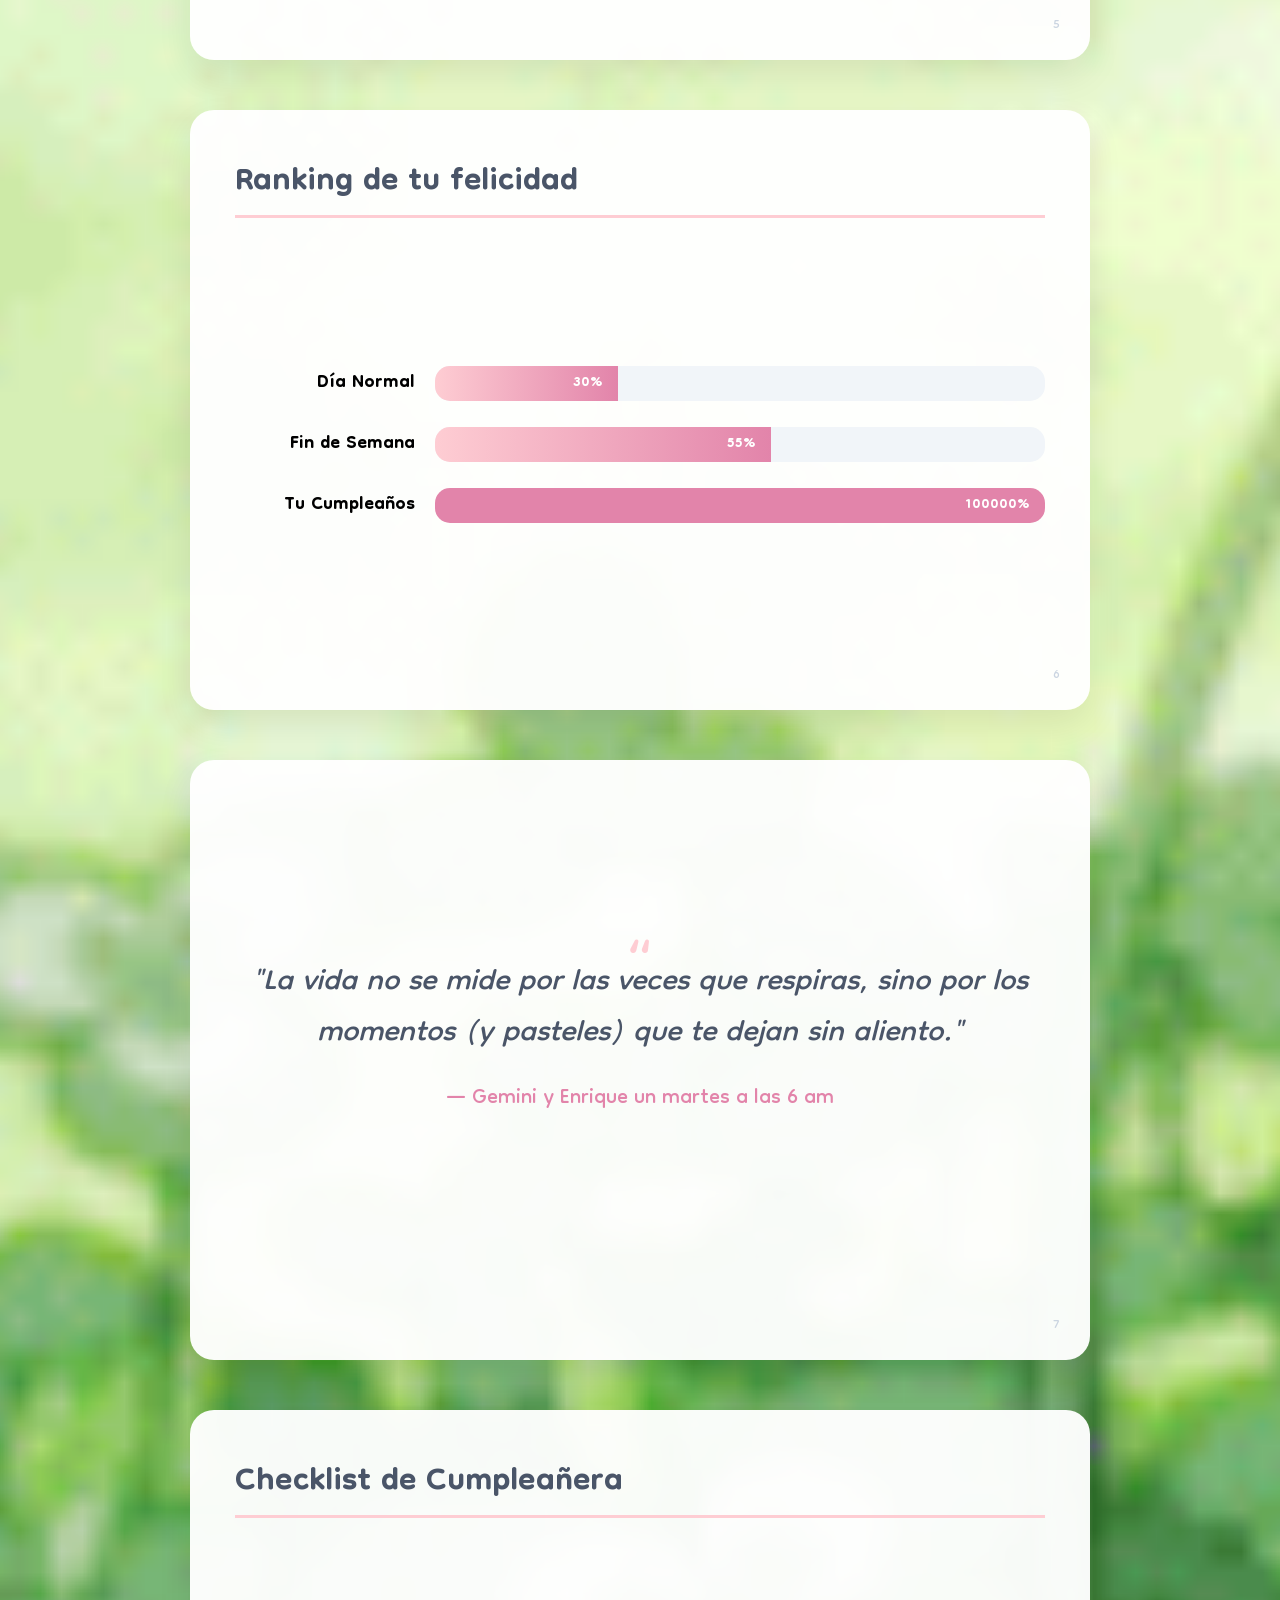
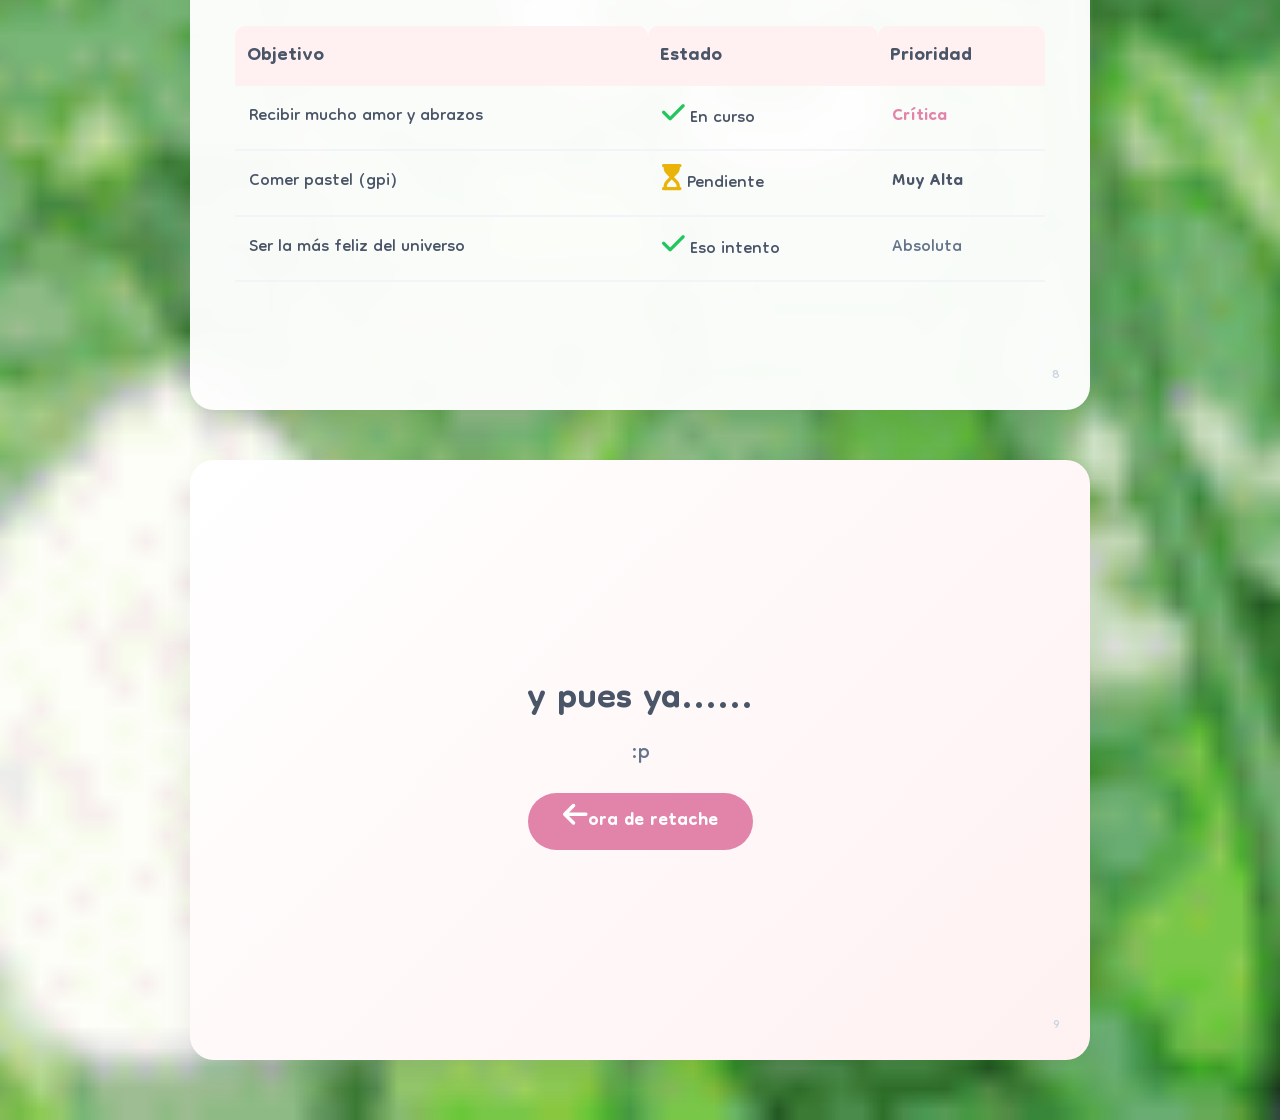
==== commit 6d414634: "Actualizar success.html" ====
--- a/success.html
+++ b/success.html
@@ -170,9 +170,9 @@
     <div class="content-area">
         <div class="two-column">
             <div>
-                <h3 style="font-size: 34px; margin-bottom: 10px;">Representación Visual</h3>
+                <h3 style="font-size: 34px; margin-bottom: 10px;">Representación visual</h3>
                 <p style="margin: 0;">
-                    Nosotros:
+                  Nosotros:
                 </p>
             </div>
             <div style="border: 4px solid #fecdd3; border-radius: 20px; overflow: hidden; height: 320px; display: flex; justify-content: center; align-items: center; background: white;">
@@ -200,7 +200,7 @@
 </div>
 
 <div class="slide-container">
-    <h2 class="slide-title">Crecimiento de Alegría </h2>
+    <h2 class="slide-title">Ranking de tu felicidad</h2>
     <div class="content-area">
         <div class="chart-container">
             <div class="bar">
@@ -226,7 +226,7 @@
         <h2 style="font-size: 46px; text-align: center; font-style: italic; max-width: 800px; font-weight: 400;">
             "La vida no se mide por las veces que respiras, sino por los momentos (y pasteles) que te dejan sin aliento."
         </h2>
-        <p style="font-size: 32px; margin-top: 20px; color: #e284aa;">— Enrique y Gemini un martes  cualquiera a las 6 am</p>
+        <p style="font-size: 32px; margin-top: 20px; color: #e284aa;">— Gemini y Enrique un martes a las 6 am</p>
     </div>
     <div class="slide-number">7</div>
 </div>
@@ -270,7 +270,7 @@
         <p style="font-size: 32px; color: #64748b; margin: 0;">:p</p>
         
         <a href="index.html" class="btn-volver">
-            <i class="fa-solid fa-arrow-left"></i> Volver al Inicio
+            <i class="fa-solid fa-arrow-left"></i>ora de retache
         </a>
     </div>
     <div class="slide-number">9</div>
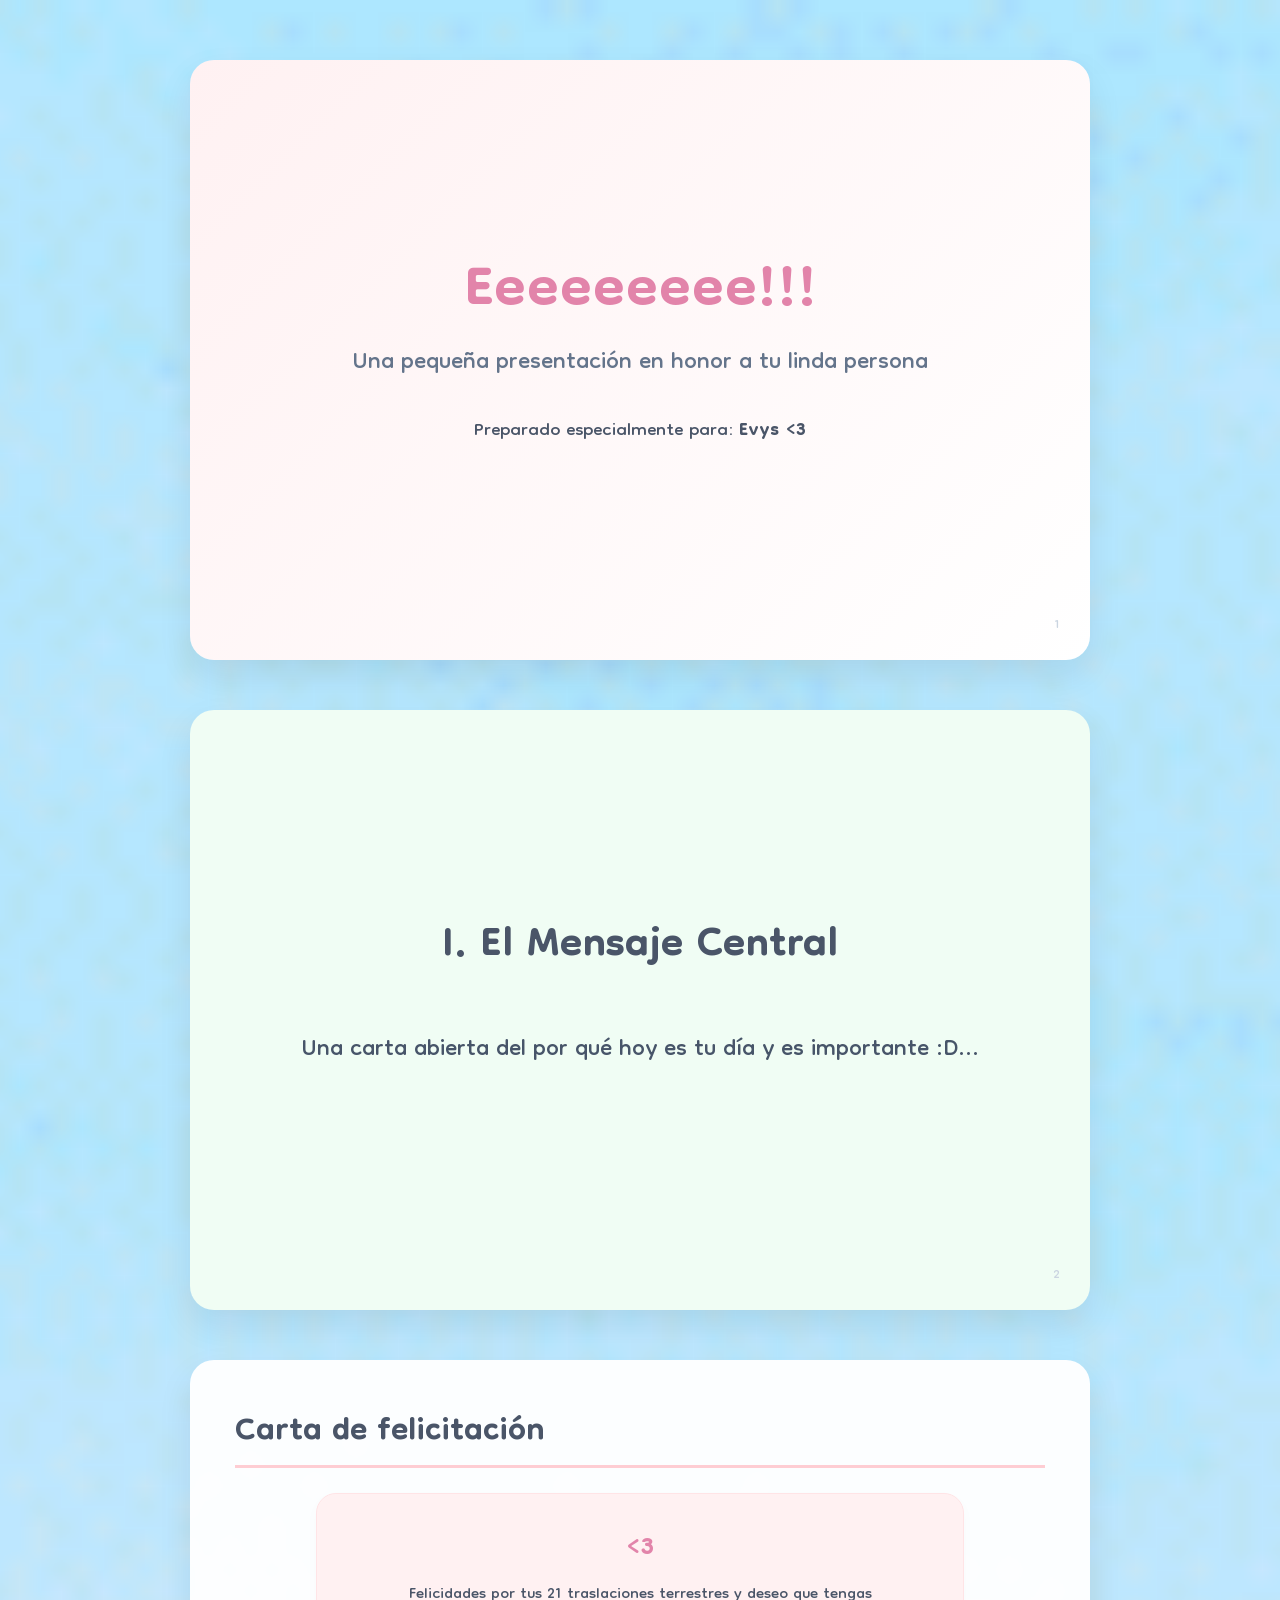
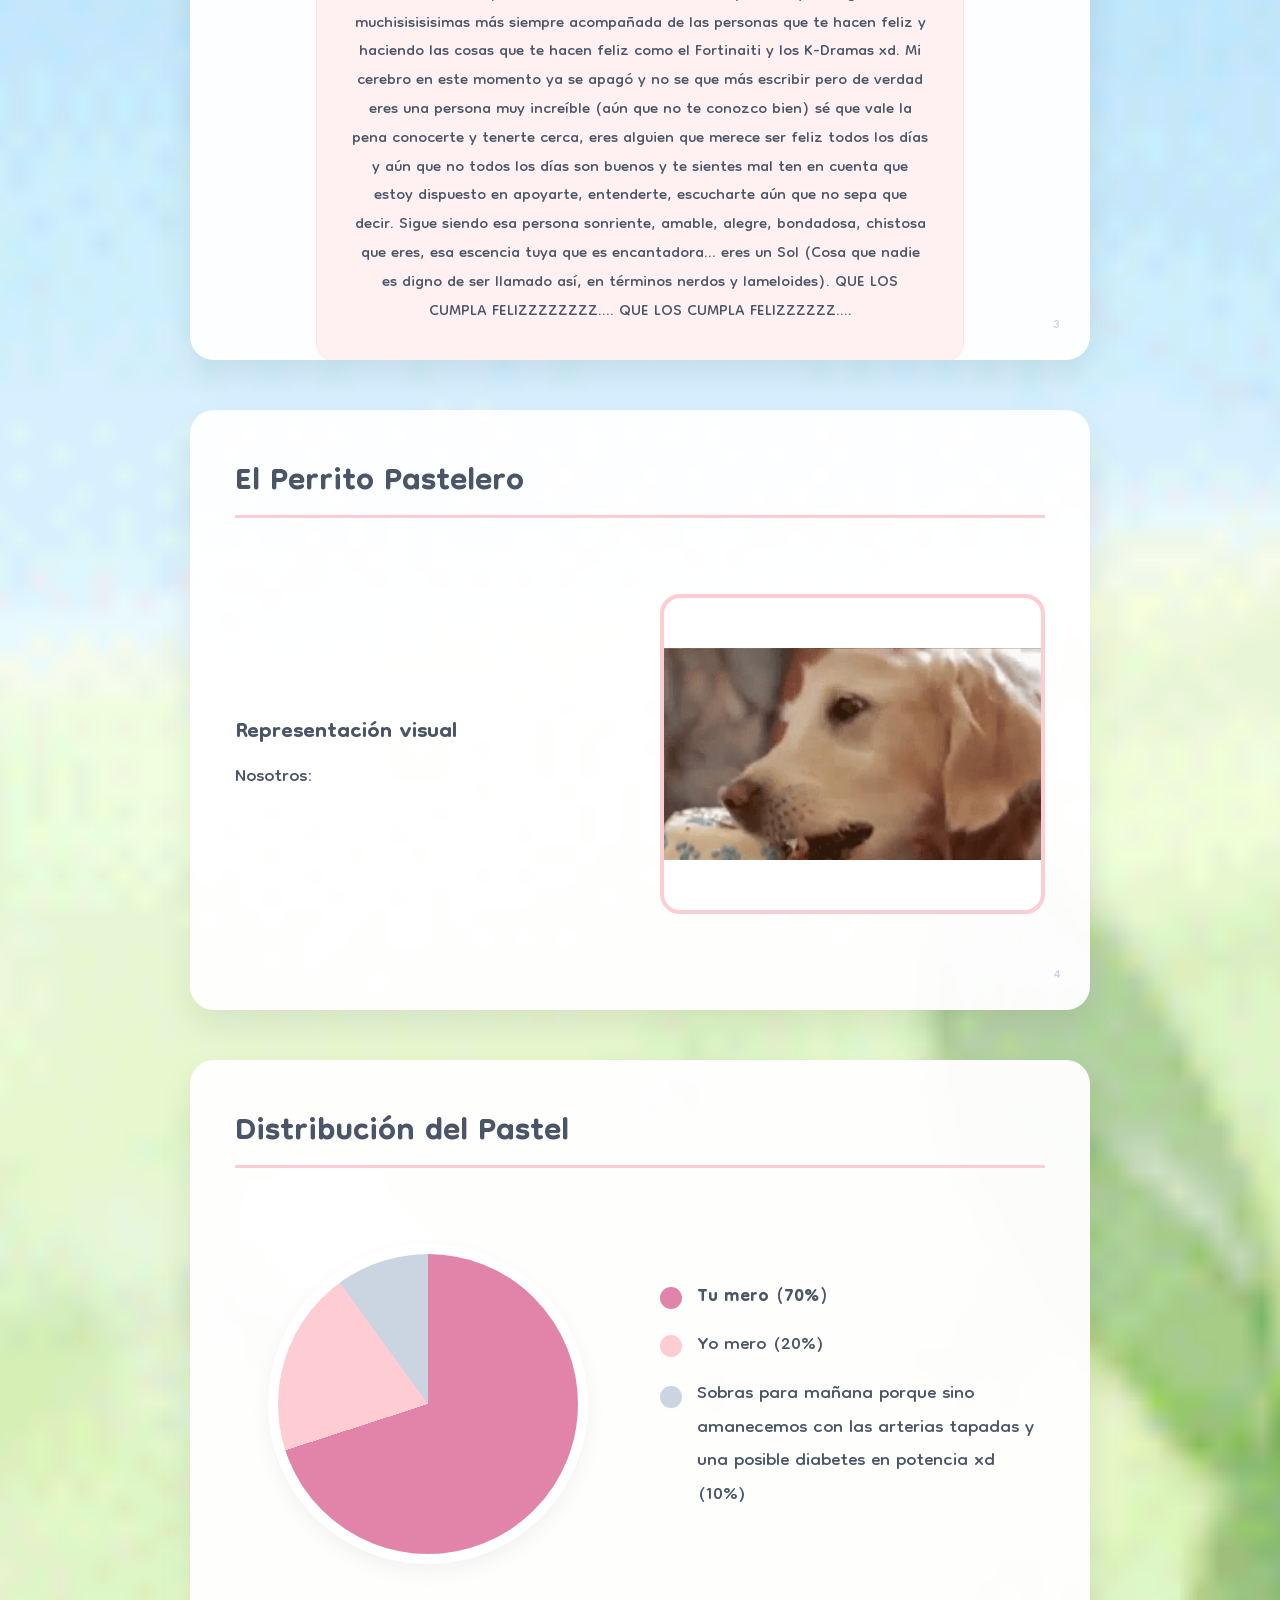
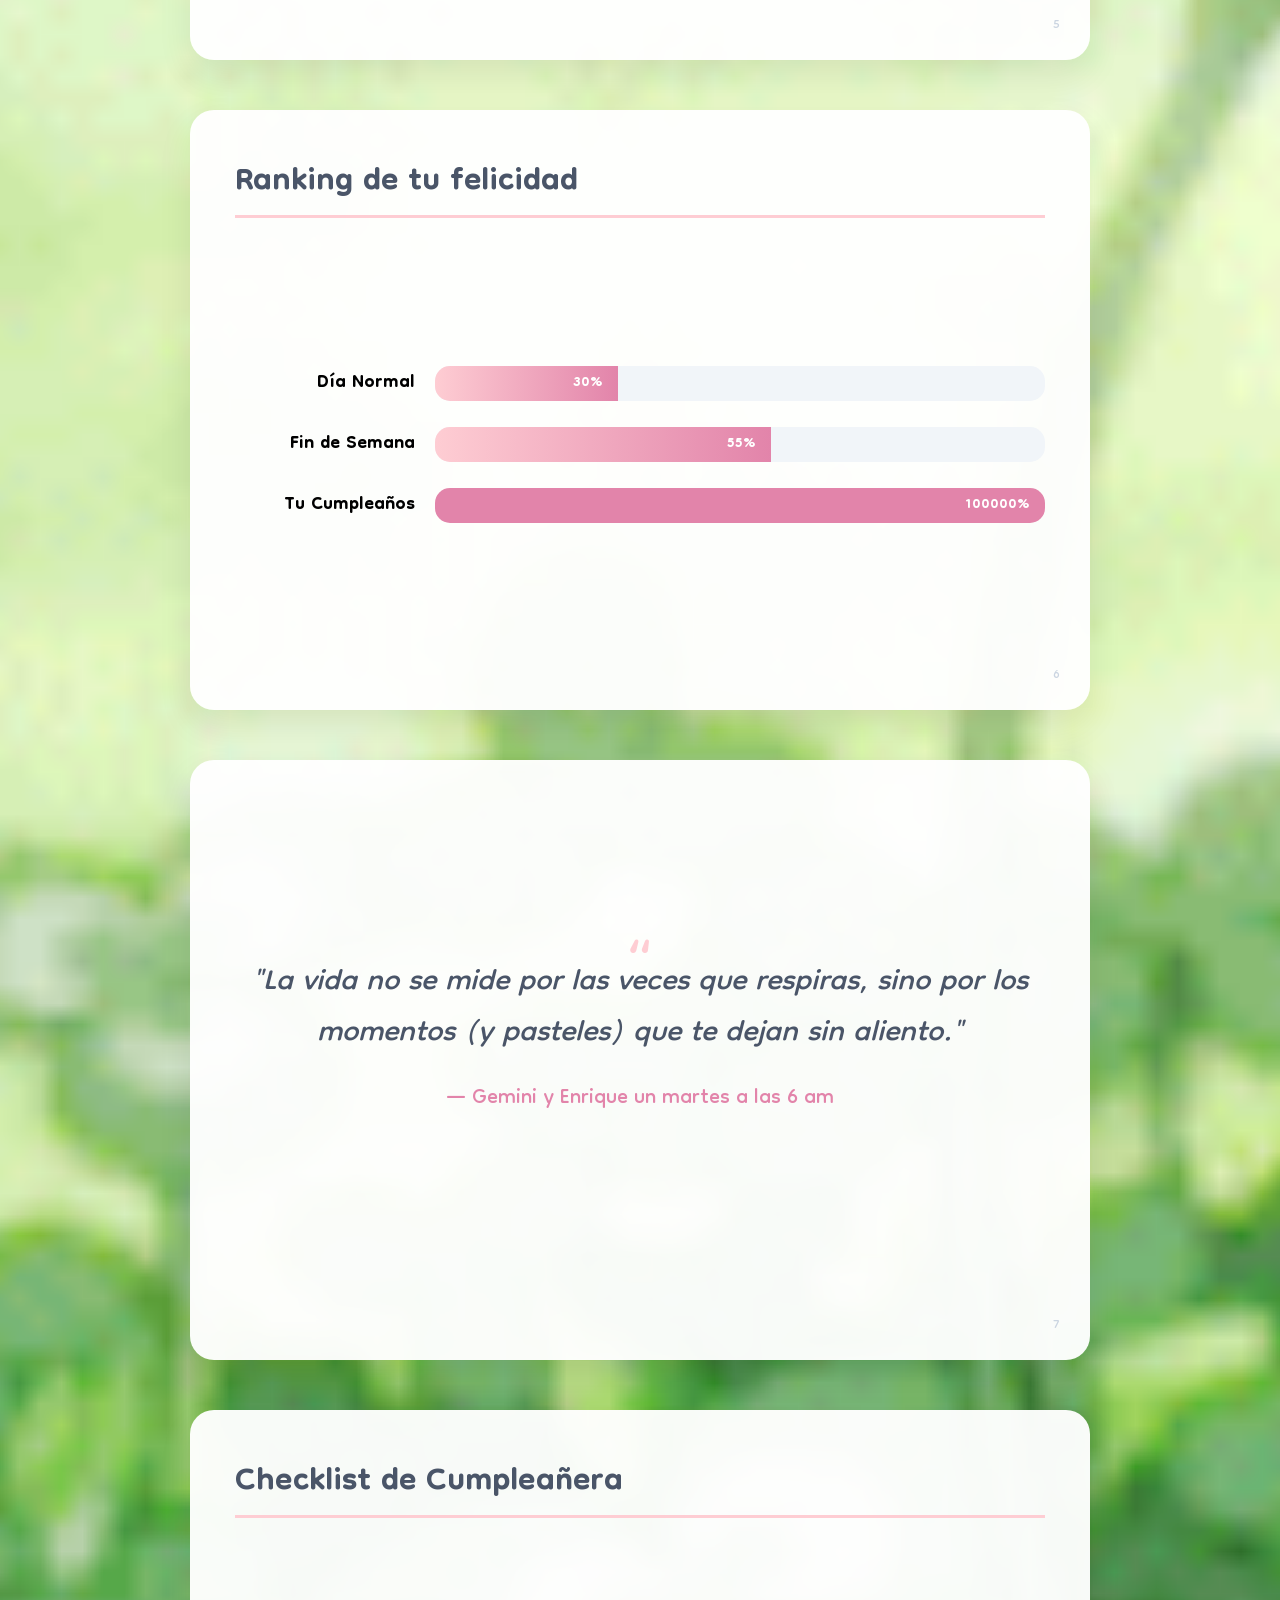
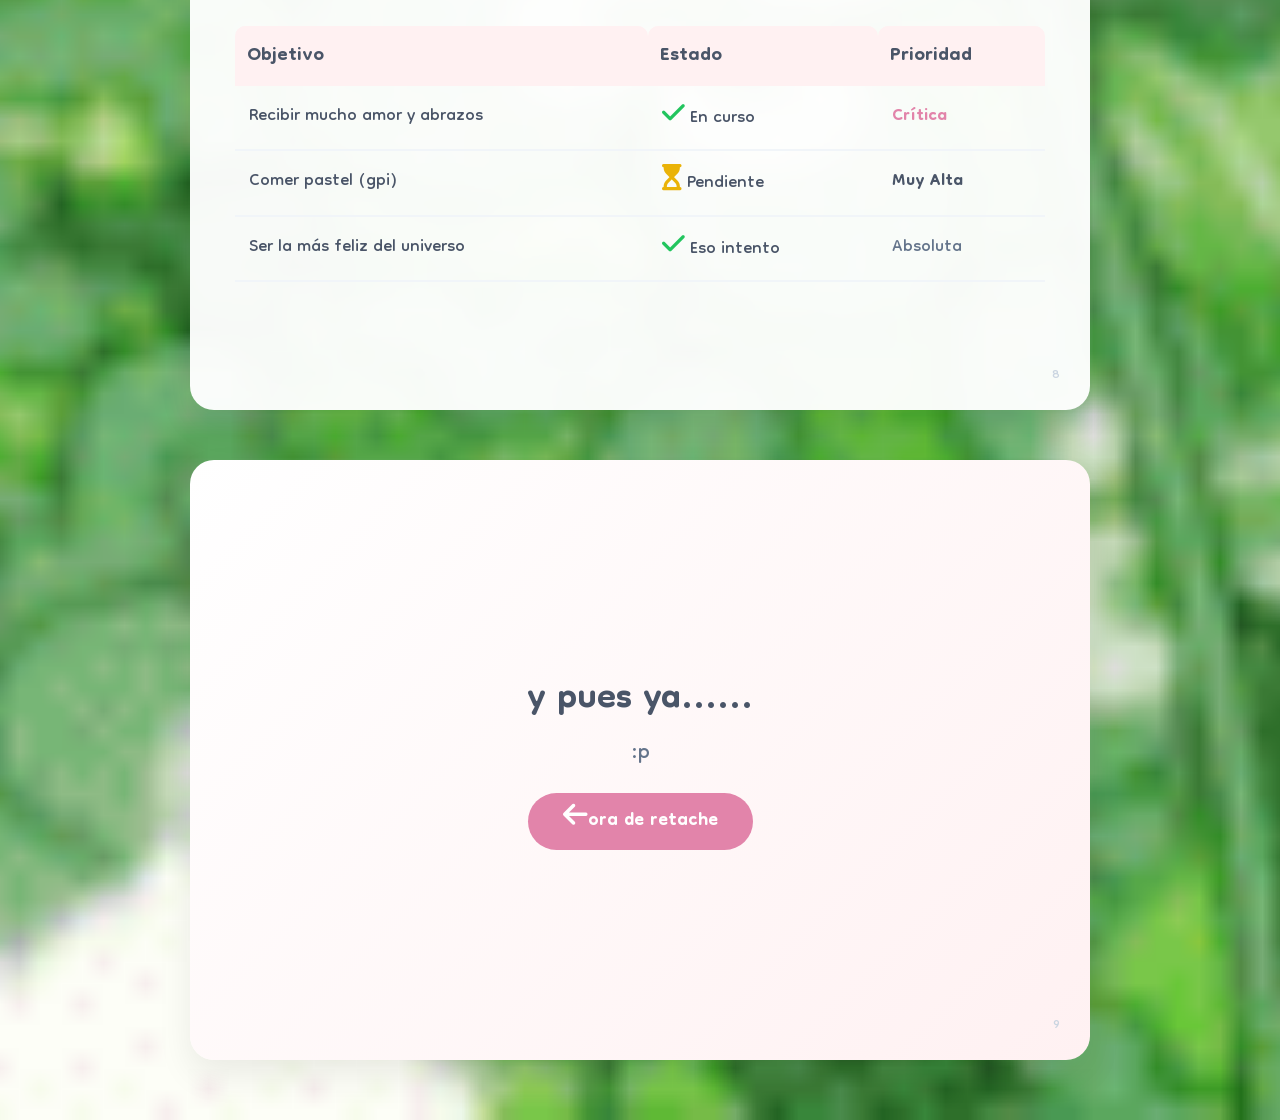
==== commit ed9e89f5: "Actualizar success.html" ====
--- a/success.html
+++ b/success.html
@@ -159,7 +159,7 @@
             <h3 style="font-size: 38px; color: #e284aa; margin-bottom: 10px;"><3</h3>
             
             <p style="margin: 0; font-size: 24px;">
-                Felicidades por tus 21 traslaciones terrestres y deseo que tengas muchisisisisimas más siempre acompañada de las personas que te hacen feliz y haciendo las cosas que te hacen feliz como el Fortinaiti y los K-Dramas xd. Mi cerebro en este momento ya se apagó y no se que más escribir pero de verdad eres una persona muy increíble (aún que no te conozco bien) sé que vale la pena conocerte y tenerte cerca, eres alguien que merece ser feliz todos los días aún que no todos los días son buenos pues... pero ten en cuenta que estoy dispuesto en apoyarte, entenderte, escucharte aún que no sepa que decir. Sigue siendo esa persona sonriente, amable, alegre, bondadosa, chistosa que eres, esa escencia tuya que es encantadora... eres un Sol (Cosa que nadie es digno de ser llamado así, en términos nerdos y lameloides). QUE LOS CUMPLA FELIZZZZZZZZ.... QUE LOS CUMPLA FELIZZZZZZ....</p>
+                Felicidades por tus 21 traslaciones terrestres y deseo que tengas muchisisisisimas más siempre acompañada de las personas que te hacen feliz y haciendo las cosas que te hacen feliz como el Fortinaiti y los K-Dramas xd. Mi cerebro en este momento ya se apagó y no se que más escribir pero de verdad eres una persona muy increíble (aún que no te conozco bien) sé que vale la pena conocerte y tenerte cerca, eres alguien que merece ser feliz todos los días y aún que no todos los días son buenos y te sientes mal ten en cuenta que estoy dispuesto en apoyarte, entenderte, escucharte aún que no sepa que decir. Sigue siendo esa persona sonriente, amable, alegre, bondadosa, chistosa que eres, esa escencia tuya que es encantadora... eres un Sol (Cosa que nadie es digno de ser llamado así, en términos nerdos y lameloides). QUE LOS CUMPLA FELIZZZZZZZZ.... QUE LOS CUMPLA FELIZZZZZZ....</p>
         </div>
     </div>
     <div class="slide-number">3</div>
